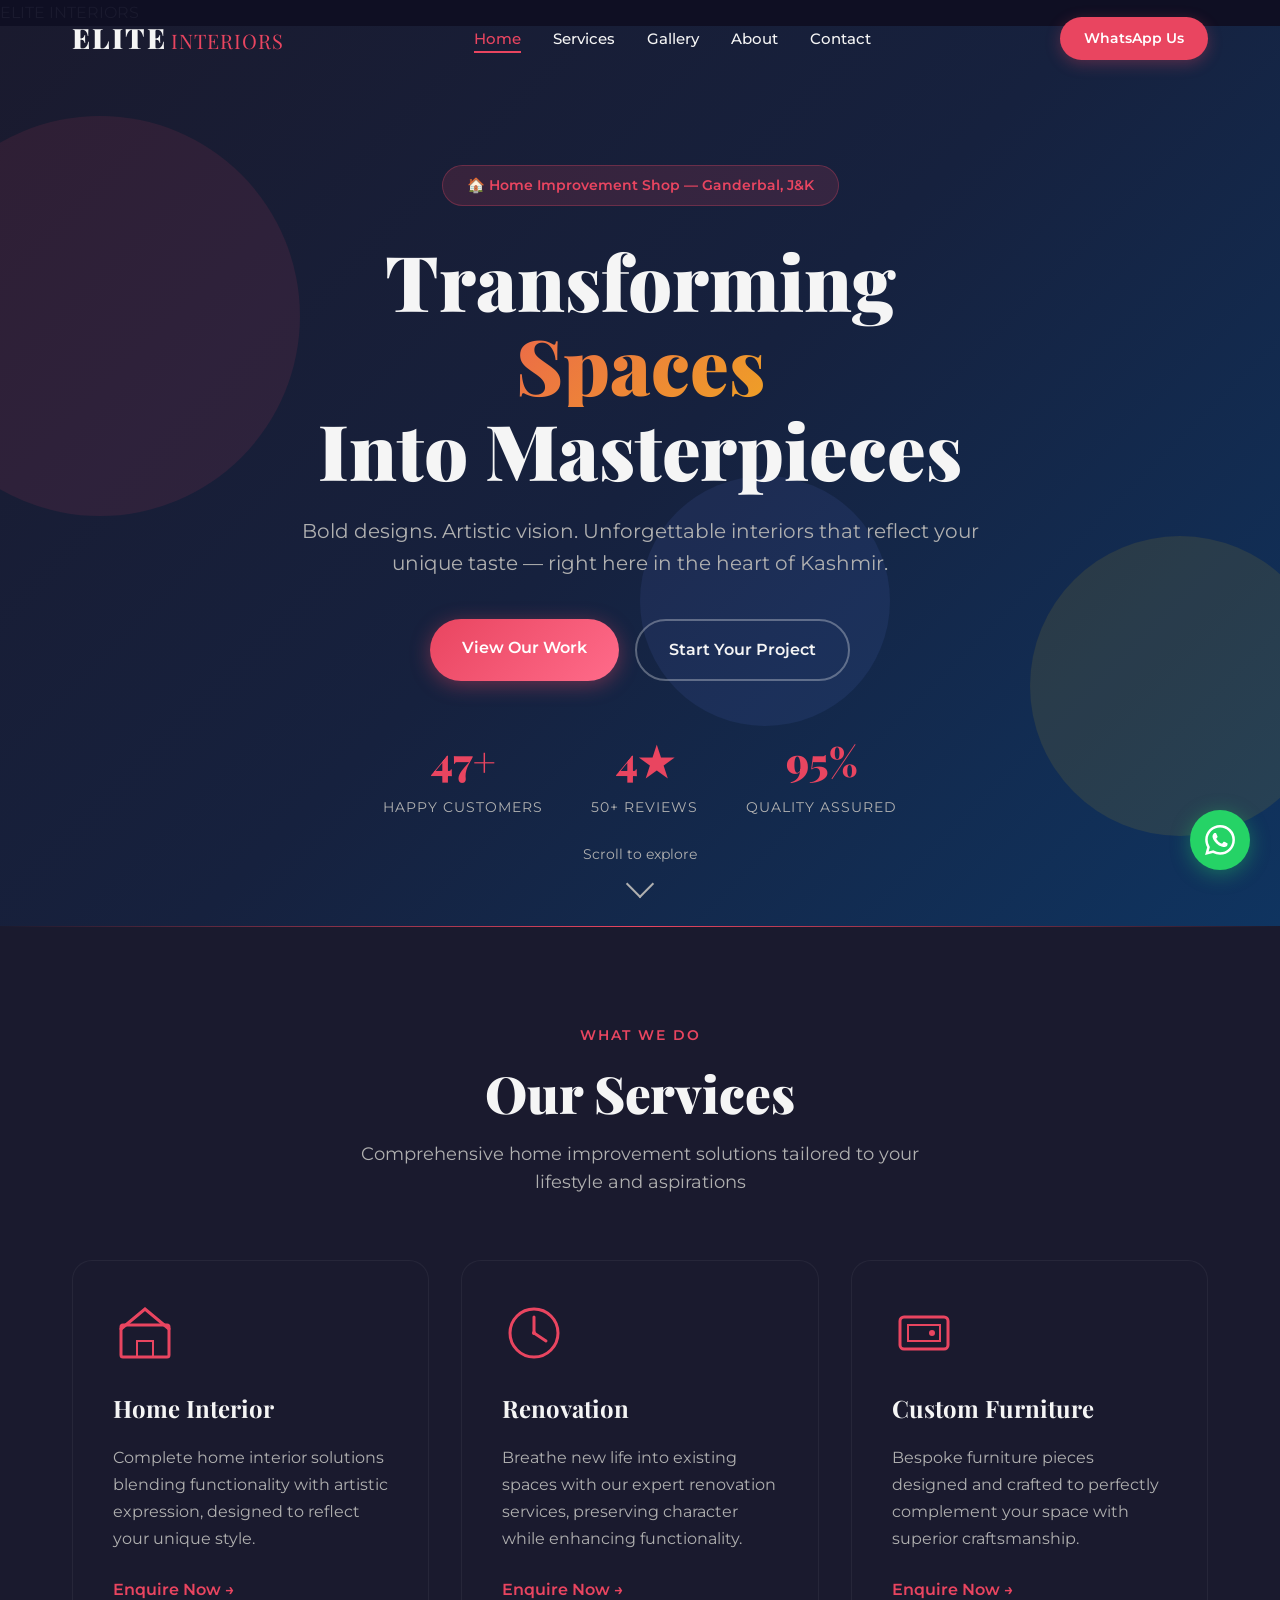
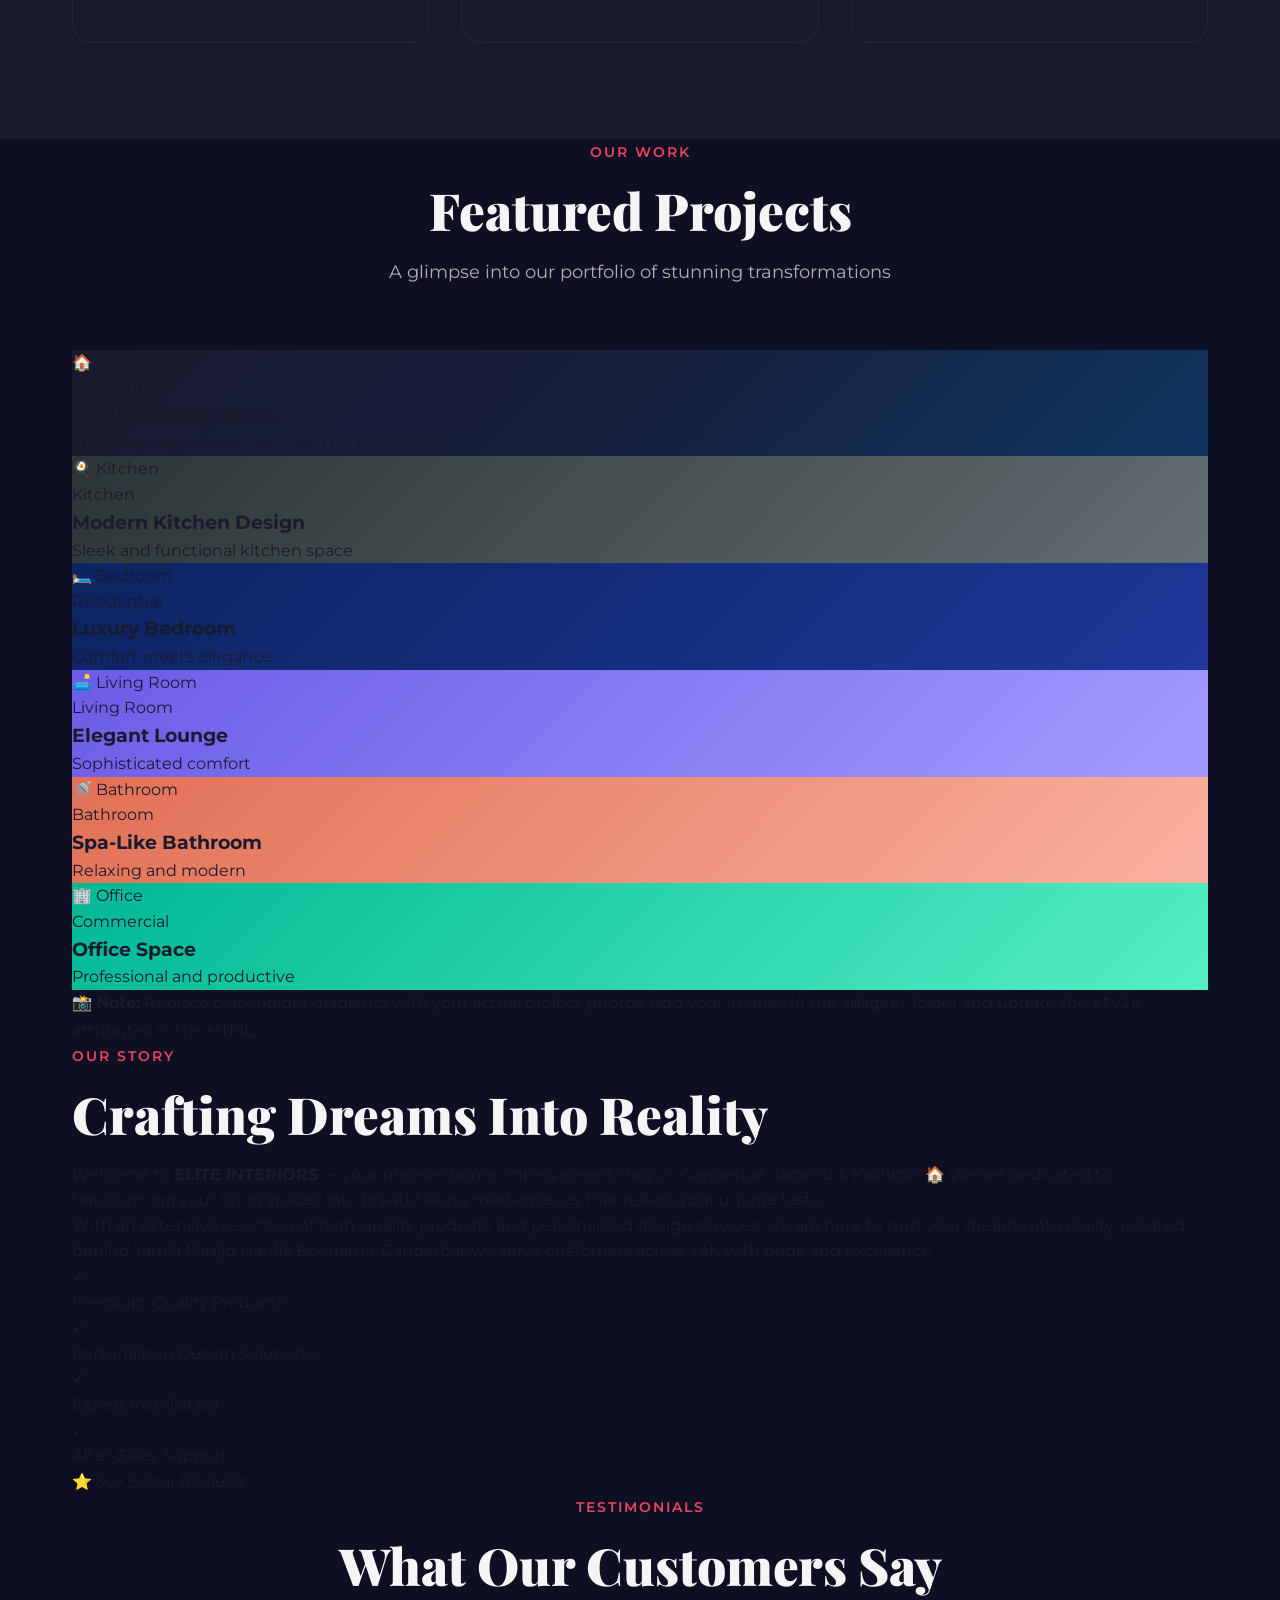
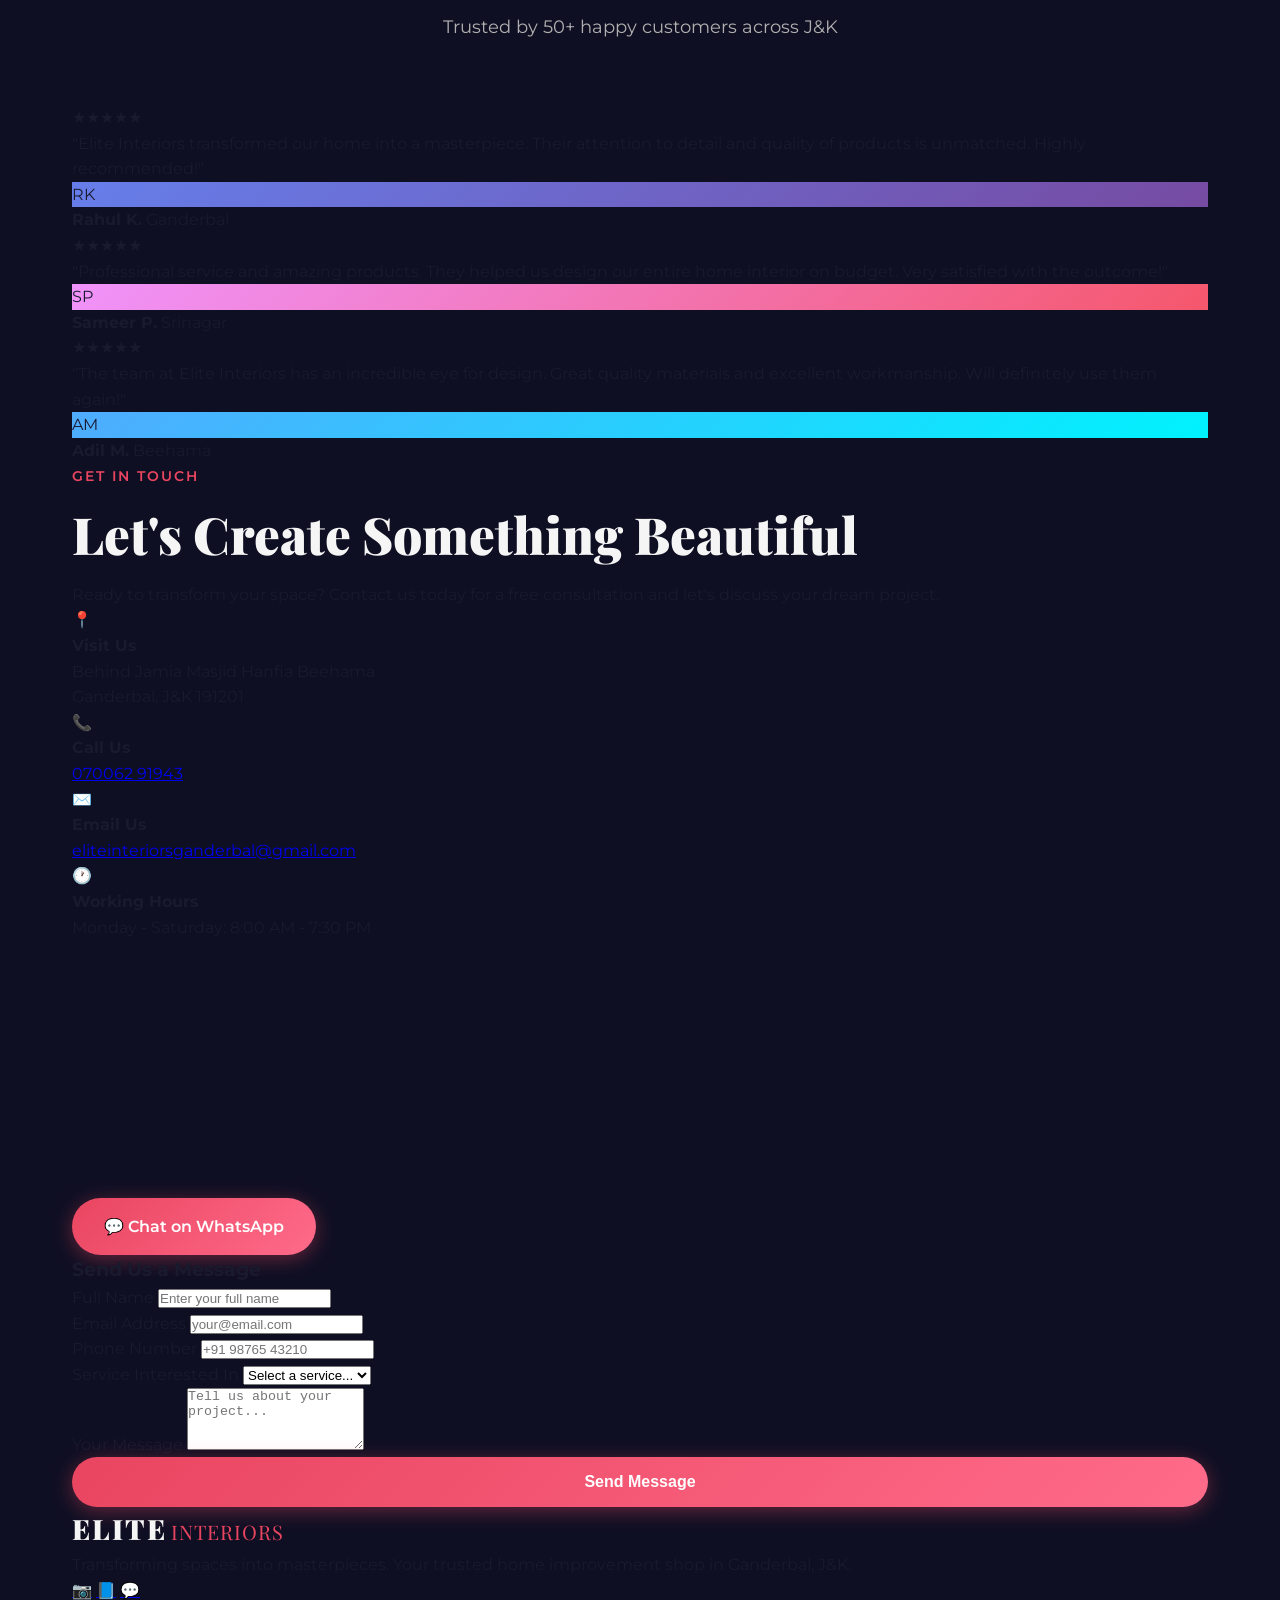
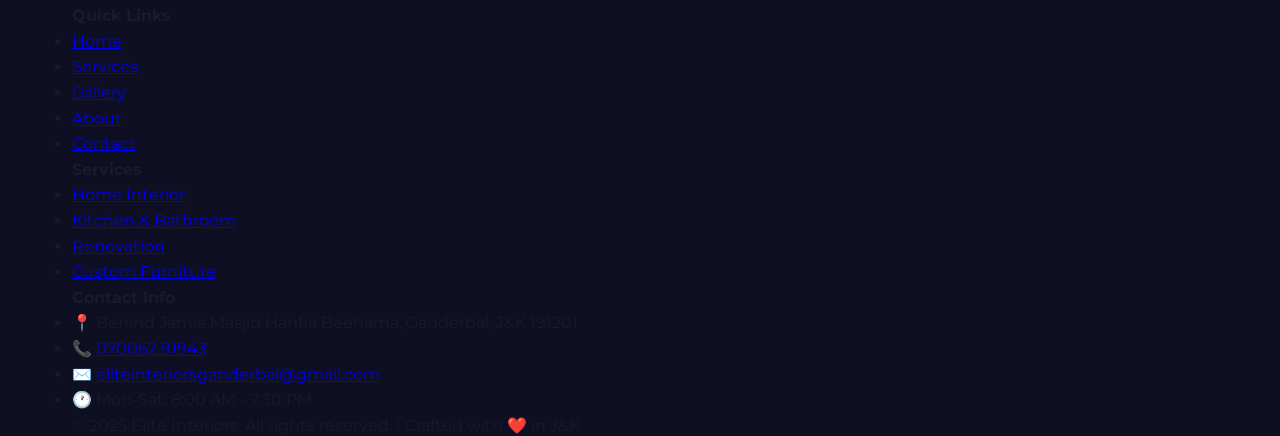
==== index.html @ 7f11ebc7 "Remove Wallpaper Catalog section, PDF catalogs, and PDF modal; keep email and services updated" ====
<!DOCTYPE html>
<html lang="en">
<head>
    <meta charset="UTF-8">
    <meta name="viewport" content="width=device-width, initial-scale=1.0">
    <title>Elite Interiors | Home Improvement Shop - Ganderbal, J&K</title>
    <meta name="description" content="Elite Interiors - Your premier home improvement shop in Ganderbal, Jammu & Kashmir. Specializing in home interior, kitchen & bathroom design, renovation, and custom furniture. 50+ happy customers, 5-star reviews. Contact us at 070062 91943.">
    <meta name="keywords" content="Elite Interiors, home improvement, interior design, Ganderbal, Jammu Kashmir, J&K, home interior, kitchen design, bathroom design, renovation, custom furniture, home decor, Beehama">
    <meta name="author" content="Elite Interiors">
    <meta name="robots" content="index, follow">
    <link rel="canonical" href="https://eliteinteriorsjk.in/">
    
    <!-- Google Analytics -->
    <script async src="https://www.googletagmanager.com/gtag/js?id=G-XXXXXXXXXX"></script>
    <script>
        window.dataLayer = window.dataLayer || [];
        function gtag(){dataLayer.push(arguments);}
        gtag('js', new Date());
        gtag('config', 'G-XXXXXXXXXX');
    </script>
    
    <!-- Open Graph / Social Sharing -->
    <meta property="og:type" content="website">
    <meta property="og:url" content="https://eliteinteriorsjk.in/">
    <meta property="og:title" content="Elite Interiors | Home Improvement Shop - Ganderbal, J&K">
    <meta property="og:description" content="Transforming spaces into masterpieces. Your premier home improvement shop in Ganderbal, Jammu & Kashmir. 50+ happy customers, 5-star reviews.">
    <meta property="og:image" content="https://eliteinteriorsjk.in/og-image.jpg">
    <meta property="og:image:width" content="1200">
    <meta property="og:image:height" content="630">
    <meta property="og:locale" content="en_IN">
    <meta property="og:site_name" content="Elite Interiors">
    
    <!-- Twitter Card -->
    <meta name="twitter:card" content="summary_large_image">
    <meta name="twitter:title" content="Elite Interiors | Home Improvement Shop - Ganderbal, J&K">
    <meta name="twitter:description" content="Transforming spaces into masterpieces. Your premier home improvement shop in Ganderbal, Jammu & Kashmir.">
    <meta name="twitter:image" content="https://eliteinteriorsjk.in/og-image.jpg">
    
    <!-- Favicon (using emoji as favicon for simplicity) -->
    <link rel="icon" href="data:image/svg+xml,<svg xmlns=%22http://www.w3.org/2000/svg%22 viewBox=%220 0 100 100%22><text y=%22.9em%22 font-size=%2290%22>🏠</text></svg>">
    <link rel="apple-touch-icon" href="data:image/svg+xml,<svg xmlns=%22http://www.w3.org/2000/svg%22 viewBox=%220 0 100 100%22><text y=%22.9em%22 font-size=%2290%22>🏠</text></svg>">
    
    <link rel="stylesheet" href="style.css">
    <link href="https://fonts.googleapis.com/css2?family=Playfair+Display:wght@400;700;900&family=Montserrat:wght@300;400;600;700&display=swap" rel="stylesheet">
</head>
<body>
    <!-- Page Loader -->
    <div class="page-loader" id="page-loader">
        <div class="loader-content">
            <div class="loader-logo">
                <span class="loader-logo-text">ELITE</span>
                <span class="loader-logo-accent">INTERIORS</span>
            </div>
            <div class="loader-bar">
                <div class="loader-progress"></div>
            </div>
        </div>
    </div>

    <!-- Navigation -->
    <nav class="navbar" id="navbar">
        <div class="nav-container">
            <a href="#home" class="logo">
                <span class="logo-text">ELITE</span>
                <span class="logo-accent">INTERIORS</span>
            </a>
            <ul class="nav-menu" id="nav-menu">
                <li><a href="#home" class="nav-link active">Home</a></li>
                <li><a href="#services" class="nav-link">Services</a></li>
                <li><a href="#gallery" class="nav-link">Gallery</a></li>
                <li><a href="#about" class="nav-link">About</a></li>
                <li><a href="#contact" class="nav-link">Contact</a></li>
            </ul>
            <a href="https://wa.me/07006291943?text=Hi%20there!%20I%20discovered%20your%20services%20through%20your%20website%20and%20I'm%20interested%20in%20what%20you%20offer." class="nav-cta" target="_blank" rel="noopener">WhatsApp Us</a>
            <button class="nav-toggle" id="nav-toggle" aria-label="Toggle navigation">
                <span></span>
                <span></span>
                <span></span>
            </button>
        </div>
    </nav>

    <!-- Hero Section -->
    <section id="home" class="hero">
        <div class="hero-bg-shapes">
            <div class="shape shape-1"></div>
            <div class="shape shape-2"></div>
            <div class="shape shape-3"></div>
        </div>
        <div class="hero-content">
            <div class="hero-badge">🏠 Home Improvement Shop — Ganderbal, J&K</div>
            <h1 class="hero-title">
                <span class="title-line">Transforming</span>
                <span class="title-line title-highlight">Spaces</span>
                <span class="title-line">Into Masterpieces</span>
            </h1>
            <p class="hero-subtitle">Bold designs. Artistic vision. Unforgettable interiors that reflect your unique taste — right here in the heart of Kashmir.</p>
            <div class="hero-cta">
                <a href="#gallery" class="btn btn-primary">View Our Work</a>
                <a href="https://wa.me/07006291943?text=Hi%20there!%20I%20discovered%20your%20services%20through%20your%20website%20and%20I'm%20interested%20in%20what%20you%20offer." class="btn btn-secondary" target="_blank" rel="noopener">Start Your Project</a>
            </div>
            <div class="hero-stats">
                <div class="stat">
                    <span class="stat-number">50+</span>
                    <span class="stat-label">Happy Customers</span>
                </div>
                <div class="stat">
                    <span class="stat-number">5★</span>
                    <span class="stat-label">50+ Reviews</span>
                </div>
                <div class="stat">
                    <span class="stat-number">100%</span>
                    <span class="stat-label">Quality Assured</span>
                </div>
            </div>
        </div>
        <div class="hero-scroll-indicator">
            <span>Scroll to explore</span>
            <div class="scroll-arrow"></div>
        </div>
    </section>

    <!-- Services Section -->
    <section id="services" class="services">
        <div class="container">
            <div class="section-header">
                <span class="section-tag">What We Do</span>
                <h2 class="section-title">Our Services</h2>
                <p class="section-subtitle">Comprehensive home improvement solutions tailored to your lifestyle and aspirations</p>
            </div>
            <div class="services-grid">
                <div class="service-card">
                    <div class="service-icon">
                        <svg viewBox="0 0 64 64" fill="none" xmlns="http://www.w3.org/2000/svg">
                            <rect x="8" y="24" width="48" height="32" rx="2" stroke="currentColor" stroke-width="3"/>
                            <path d="M8 28L32 8L56 28" stroke="currentColor" stroke-width="3" stroke-linecap="round"/>
                            <rect x="24" y="40" width="16" height="16" stroke="currentColor" stroke-width="2"/>
                        </svg>
                    </div>
                    <h3 class="service-title">Home Interior</h3>
                    <p class="service-desc">Complete home interior solutions blending functionality with artistic expression, designed to reflect your unique style.</p>
                    <a href="https://wa.me/07006291943?text=Hi!%20I'm%20interested%20in%20Home%20Interior%20services." class="service-link" target="_blank" rel="noopener">Enquire Now →</a>
                </div>
                <div class="service-card">
                    <div class="service-icon">
                        <svg viewBox="0 0 64 64" fill="none" xmlns="http://www.w3.org/2000/svg">
                            <circle cx="32" cy="32" r="24" stroke="currentColor" stroke-width="3"/>
                            <path d="M32 16V32L44 40" stroke="currentColor" stroke-width="3" stroke-linecap="round"/>
                            <circle cx="32" cy="32" r="2" fill="currentColor"/>
                        </svg>
                    </div>
                    <h3 class="service-title">Renovation</h3>
                    <p class="service-desc">Breathe new life into existing spaces with our expert renovation services, preserving character while enhancing functionality.</p>
                    <a href="https://wa.me/07006291943?text=Hi!%20I'm%20interested%20in%20Renovation%20services." class="service-link" target="_blank" rel="noopener">Enquire Now →</a>
                </div>
                <div class="service-card">
                    <div class="service-icon">
                        <svg viewBox="0 0 64 64" fill="none" xmlns="http://www.w3.org/2000/svg">
                            <rect x="8" y="16" width="48" height="32" rx="4" stroke="currentColor" stroke-width="3"/>
                            <rect x="16" y="24" width="32" height="16" stroke="currentColor" stroke-width="2"/>
                            <circle cx="40" cy="32" r="3" fill="currentColor"/>
                        </svg>
                    </div>
                    <h3 class="service-title">Custom Furniture</h3>
                    <p class="service-desc">Bespoke furniture pieces designed and crafted to perfectly complement your space with superior craftsmanship.</p>
                    <a href="https://wa.me/07006291943?text=Hi!%20I'm%20interested%20in%20Custom%20Furniture." class="service-link" target="_blank" rel="noopener">Enquire Now →</a>
                </div>
            </div>
        </div>
    </section>

    <!-- Gallery Section -->
    <section id="gallery" class="portfolio">
        <div class="container">
            <div class="section-header">
                <span class="section-tag">Our Work</span>
                <h2 class="section-title">Featured Projects</h2>
                <p class="section-subtitle">A glimpse into our portfolio of stunning transformations</p>
            </div>
            <div class="portfolio-grid">
                <div class="portfolio-item large">
                    <div class="portfolio-image" style="background: linear-gradient(135deg, #1a1a2e 0%, #16213e 50%, #0f3460 100%);">
                        <div class="portfolio-placeholder">
                            <span class="placeholder-icon">🏠</span>
                            <span class="placeholder-text">Living Room</span>
                        </div>
                        <div class="portfolio-overlay">
                            <span class="portfolio-category">Residential</span>
                            <h3 class="portfolio-title">Modern Living Space</h3>
                            <p class="portfolio-desc">Contemporary design with elegant furnishings</p>
                        </div>
                    </div>
                </div>
                <div class="portfolio-item">
                    <div class="portfolio-image" style="background: linear-gradient(135deg, #2d3436 0%, #636e72 100%);">
                        <div class="portfolio-placeholder">
                            <span class="placeholder-icon">🍳</span>
                            <span class="placeholder-text">Kitchen</span>
                        </div>
                        <div class="portfolio-overlay">
                            <span class="portfolio-category">Kitchen</span>
                            <h3 class="portfolio-title">Modern Kitchen Design</h3>
                            <p class="portfolio-desc">Sleek and functional kitchen space</p>
                        </div>
                    </div>
                </div>
                <div class="portfolio-item">
                    <div class="portfolio-image" style="background: linear-gradient(135deg, #0c2461 0%, #1e3799 100%);">
                        <div class="portfolio-placeholder">
                            <span class="placeholder-icon">🛏️</span>
                            <span class="placeholder-text">Bedroom</span>
                        </div>
                        <div class="portfolio-overlay">
                            <span class="portfolio-category">Residential</span>
                            <h3 class="portfolio-title">Luxury Bedroom</h3>
                            <p class="portfolio-desc">Comfort meets elegance</p>
                        </div>
                    </div>
                </div>
                <div class="portfolio-item">
                    <div class="portfolio-image" style="background: linear-gradient(135deg, #6c5ce7 0%, #a29bfe 100%);">
                        <div class="portfolio-placeholder">
                            <span class="placeholder-icon">🛋️</span>
                            <span class="placeholder-text">Living Room</span>
                        </div>
                        <div class="portfolio-overlay">
                            <span class="portfolio-category">Living Room</span>
                            <h3 class="portfolio-title">Elegant Lounge</h3>
                            <p class="portfolio-desc">Sophisticated comfort</p>
                        </div>
                    </div>
                </div>
                <div class="portfolio-item tall">
                    <div class="portfolio-image" style="background: linear-gradient(135deg, #e17055 0%, #fab1a0 100%);">
                        <div class="portfolio-placeholder">
                            <span class="placeholder-icon">🚿</span>
                            <span class="placeholder-text">Bathroom</span>
                        </div>
                        <div class="portfolio-overlay">
                            <span class="portfolio-category">Bathroom</span>
                            <h3 class="portfolio-title">Spa-Like Bathroom</h3>
                            <p class="portfolio-desc">Relaxing and modern</p>
                        </div>
                    </div>
                </div>
                <div class="portfolio-item">
                    <div class="portfolio-image" style="background: linear-gradient(135deg, #00b894 0%, #55efc4 100%);">
                        <div class="portfolio-placeholder">
                            <span class="placeholder-icon">🏢</span>
                            <span class="placeholder-text">Office</span>
                        </div>
                        <div class="portfolio-overlay">
                            <span class="portfolio-category">Commercial</span>
                            <h3 class="portfolio-title">Office Space</h3>
                            <p class="portfolio-desc">Professional and productive</p>
                        </div>
                    </div>
                </div>
            </div>
            <div class="gallery-note">
                <p>📸 <strong>Note:</strong> Replace placeholder gradients with your actual project photos. Add your images in the <code>images/</code> folder and update the <code>style</code> attributes in the HTML.</p>
            </div>
        </div>
    </section>

    <!-- About Section -->
    <section id="about" class="about">
        <div class="container">
            <div class="about-grid">
                <div class="about-content">
                    <span class="section-tag">Our Story</span>
                    <h2 class="section-title">Crafting Dreams Into Reality</h2>
                    <p class="about-text">Welcome to <strong>ELITE INTERIORS</strong> — your premier home improvement shop in Ganderbal, Jammu & Kashmir. 🏠 We are dedicated to transforming your living spaces into breathtaking masterpieces that reflect your unique taste.</p>
                    <p class="about-text">With an extensive selection of high-quality products and personalized design services, we are here to turn your dreams into reality. Located behind Jamia Masjid Hanfia Beehama, Ganderbal, we serve customers across J&K with pride and excellence.</p>
                    <div class="about-features">
                        <div class="feature">
                            <div class="feature-icon">✓</div>
                            <span>Premium Quality Products</span>
                        </div>
                        <div class="feature">
                            <div class="feature-icon">✓</div>
                            <span>Personalized Design Solutions</span>
                        </div>
                        <div class="feature">
                            <div class="feature-icon">✓</div>
                            <span>Expert Installation</span>
                        </div>
                        <div class="feature">
                            <div class="feature-icon">✓</div>
                            <span>After-Sales Support</span>
                        </div>
                    </div>
                </div>
                <div class="about-visual">
                    <div class="about-image-wrapper">
                        <div class="about-image" style="background: linear-gradient(135deg, #1a1a2e 0%, #16213e 50%, #0f3460 100%);"></div>
                        <div class="about-badge">
                            <span class="badge-icon">⭐</span>
                            <span class="badge-text">50+ 5-Star Reviews</span>
                        </div>
                    </div>
                </div>
            </div>
        </div>
    </section>

    <!-- Testimonials -->
    <section class="testimonials">
        <div class="container">
            <div class="section-header">
                <span class="section-tag">Testimonials</span>
                <h2 class="section-title">What Our Customers Say</h2>
                <p class="section-subtitle">Trusted by 50+ happy customers across J&K</p>
            </div>
            <div class="testimonials-slider">
                <div class="testimonial-card">
                    <div class="testimonial-rating">★★★★★</div>
                    <p class="testimonial-text">"Elite Interiors transformed our home into a masterpiece. Their attention to detail and quality of products is unmatched. Highly recommended!"</p>
                    <div class="testimonial-author">
                        <div class="author-avatar" style="background: linear-gradient(135deg, #667eea, #764ba2);">RK</div>
                        <div class="author-info">
                            <strong>Rahul K.</strong>
                            <span>Ganderbal</span>
                        </div>
                    </div>
                </div>
                <div class="testimonial-card">
                    <div class="testimonial-rating">★★★★★</div>
                    <p class="testimonial-text">"Professional service and amazing products. They helped us design our entire home interior on budget. Very satisfied with the outcome!"</p>
                    <div class="testimonial-author">
                        <div class="author-avatar" style="background: linear-gradient(135deg, #f093fb, #f5576c);">SP</div>
                        <div class="author-info">
                            <strong>Sameer P.</strong>
                            <span>Srinagar</span>
                        </div>
                    </div>
                </div>
                <div class="testimonial-card">
                    <div class="testimonial-rating">★★★★★</div>
                    <p class="testimonial-text">"The team at Elite Interiors has an incredible eye for design. Great quality materials and excellent workmanship. Will definitely use them again!"</p>
                    <div class="testimonial-author">
                        <div class="author-avatar" style="background: linear-gradient(135deg, #4facfe, #00f2fe);">AM</div>
                        <div class="author-info">
                            <strong>Adil M.</strong>
                            <span>Beehama</span>
                        </div>
                    </div>
                </div>
            </div>
        </div>
    </section>

    <!-- Contact Section -->
    <section id="contact" class="contact">
        <div class="container">
            <div class="contact-grid">
                <div class="contact-info">
                    <span class="section-tag">Get In Touch</span>
                    <h2 class="section-title">Let's Create Something Beautiful</h2>
                    <p class="contact-desc">Ready to transform your space? Contact us today for a free consultation and let's discuss your dream project.</p>
                    <div class="contact-details">
                        <div class="contact-item">
                            <div class="contact-icon">📍</div>
                            <div>
                                <strong>Visit Us</strong>
                                <p>Behind Jamia Masjid Hanfia Beehama<br>Ganderbal, J&K 191201</p>
                            </div>
                        </div>
                        <div class="contact-item">
                            <div class="contact-icon">📞</div>
                            <div>
                                <strong>Call Us</strong>
                                <p><a href="tel:07006291943">070062 91943</a></p>
                            </div>
                        </div>
                        <div class="contact-item">
                            <div class="contact-icon">✉️</div>
                            <div>
                                <strong>Email Us</strong>
                                <p><a href="mailto:eliteinteriorsganderbal@gmail.com">eliteinteriorsganderbal@gmail.com</a></p>
                            </div>
                        </div>
                        <div class="contact-item">
                            <div class="contact-icon">🕐</div>
                            <div>
                                <strong>Working Hours</strong>
                                <p>Monday - Saturday: 8:00 AM - 7:30 PM</p>
                            </div>
                        </div>
                    </div>
                    <div class="map-container">
                        <iframe src="https://www.google.com/maps/embed?pb=!1m18!1m12!1m3!1d3308.1234567890123!2d74.7896!3d34.2185!2m3!1f0!2f0!3f0!3m2!1i1024!2i768!4f13.1!3m3!1m2!1s0x39047b0c12345678%3A0x1234567890abcdef!2sBehind%20Jamia%20Masjid%20Hanfia%20Beehama%2C%20Ganderbal%2C%20Jammu%20and%20Kashmir%20191201!5e0!3m2!1sen!2sin!4v1699999999999" width="100%" height="250" style="border:0; border-radius: 15px;" allowfullscreen="" loading="lazy" referrerpolicy="no-referrer-when-downgrade"></iframe>
                    </div>
                    <a href="https://wa.me/07006291943?text=Hi%20there!%20I%20discovered%20your%20services%20through%20your%20website%20and%20I'm%20interested%20in%20what%20you%20offer." class="btn btn-primary btn-cta-large" target="_blank" rel="noopener">💬 Chat on WhatsApp</a>
                </div>
                <div class="contact-form-wrapper">
                    <form class="contact-form" id="contact-form">
                        <h3 class="form-title">Send Us a Message</h3>
                        <div class="form-group">
                            <label for="name">Full Name</label>
                            <input type="text" id="name" name="name" required placeholder="Enter your full name">
                        </div>
                        <div class="form-row">
                            <div class="form-group">
                                <label for="email">Email Address</label>
                                <input type="email" id="email" name="email" required placeholder="your@email.com">
                            </div>
                            <div class="form-group">
                                <label for="phone">Phone Number</label>
                                <input type="tel" id="phone" name="phone" placeholder="+91 98765 43210">
                            </div>
                        </div>
                        <div class="form-group">
                            <label for="service">Service Interested In</label>
                            <select id="service" name="service">
                                <option value="">Select a service...</option>
                                <option value="interior">Home Interior</option>
                                <option value="renovation">Renovation</option>
                                <option value="furniture">Custom Furniture</option>
                                <option value="other">Other</option>
                            </select>
                        </div>
                        <div class="form-group">
                            <label for="message">Your Message</label>
                            <textarea id="message" name="message" rows="4" placeholder="Tell us about your project..."></textarea>
                        </div>
                        <button type="submit" class="btn btn-primary btn-full">Send Message</button>
                    </form>
                </div>
            </div>
        </div>
    </section>

    <!-- Footer -->
    <footer class="footer">
        <div class="container">
            <div class="footer-grid">
                <div class="footer-brand">
                    <a href="#home" class="logo">
                        <span class="logo-text">ELITE</span>
                        <span class="logo-accent">INTERIORS</span>
                    </a>
                    <p>Transforming spaces into masterpieces. Your trusted home improvement shop in Ganderbal, J&K.</p>
                    <div class="social-links">
                        <a href="#" aria-label="Instagram" class="social-link">📷</a>
                        <a href="#" aria-label="Facebook" class="social-link">📘</a>
                        <a href="https://wa.me/07006291943" aria-label="WhatsApp" class="social-link" target="_blank" rel="noopener">💬</a>
                    </div>
                </div>
                <div class="footer-links">
                    <h4>Quick Links</h4>
                    <ul>
                        <li><a href="#home">Home</a></li>
                        <li><a href="#services">Services</a></li>
                        <li><a href="#gallery">Gallery</a></li>
                        <li><a href="#about">About</a></li>
                        <li><a href="#contact">Contact</a></li>
                    </ul>
                </div>
                <div class="footer-links">
                    <h4>Services</h4>
                    <ul>
                        <li><a href="#services">Home Interior</a></li>
                        <li><a href="#services">Kitchen & Bathroom</a></li>
                        <li><a href="#services">Renovation</a></li>
                        <li><a href="#services">Custom Furniture</a></li>
                    </ul>
                </div>
                <div class="footer-links">
                    <h4>Contact Info</h4>
                    <ul class="contact-list">
                        <li>📍 Behind Jamia Masjid Hanfia Beehama, Ganderbal, J&K 191201</li>
                        <li>📞 <a href="tel:07006291943">070062 91943</a></li>
                        <li>✉️ <a href="mailto:eliteinteriorsganderbal@gmail.com">eliteinteriorsganderbal@gmail.com</a></li>
                        <li>🕐 Mon-Sat: 8:00 AM - 7:30 PM</li>
                    </ul>
                </div>
            </div>
            <div class="footer-bottom">
                <p>&copy; 2025 Elite Interiors. All rights reserved. | Crafted with ❤️ in J&K</p>
            </div>
        </div>
    </footer>

    <!-- WhatsApp Floating Button -->
    <a href="https://wa.me/07006291943?text=Hi%20there!%20I%20discovered%20your%20services%20through%20your%20website%20and%20I'm%20interested%20in%20what%20you%20offer." class="whatsapp-float" target="_blank" rel="noopener" aria-label="Chat on WhatsApp">
        <svg viewBox="0 0 24 24" fill="currentColor" width="30" height="30">
            <path d="M17.472 14.382c-.297-.149-1.758-.867-2.03-.967-.273-.099-.471-.148-.67.15-.197.297-.767.966-.94 1.164-.173.199-.347.223-.644.075-.297-.15-1.255-.463-2.39-1.475-.883-.788-1.48-1.761-1.653-2.059-.173-.297-.018-.458.13-.606.134-.133.298-.347.446-.52.149-.174.198-.298.298-.497.099-.198.05-.371-.025-.52-.075-.149-.669-1.612-.916-2.207-.242-.579-.487-.5-.669-.51-.173-.008-.371-.01-.57-.01-.198 0-.52.074-.792.372-.272.297-1.04 1.016-1.04 2.479 0 1.462 1.065 2.875 1.213 3.074.149.198 2.096 3.2 5.077 4.487.709.306 1.262.489 1.694.625.712.227 1.36.195 1.871.118.571-.085 1.758-.719 2.006-1.413.248-.694.248-1.289.173-1.413-.074-.124-.272-.198-.57-.347m-5.421 7.403h-.004a9.87 9.87 0 01-5.031-1.378l-.361-.214-3.741.982.998-3.648-.235-.374a9.86 9.86 0 01-1.511-5.26c.001-5.45 4.436-9.884 9.888-9.884 2.64 0 5.122 1.03 6.988 2.898a9.825 9.825 0 012.893 6.994c-.003 5.45-4.437 9.884-9.885 9.884m8.413-18.297A11.815 11.815 0 0012.05 0C5.495 0 .16 5.335.157 11.892c0 2.096.547 4.142 1.588 5.945L.057 24l6.305-1.654a11.882 11.882 0 005.683 1.448h.005c6.554 0 11.89-5.335 11.893-11.893a11.821 11.821 0 00-3.48-8.413z"/>
        </svg>
    </a>

    <script src="script.js"></script>
</body>
</html>
---- style.css ----
/* ========================================
   ELITE INTERIORS - Bold & Artistic Design
   ======================================== */

/* CSS Variables */
:root {
    --primary: #1a1a2e;
    --primary-light: #16213e;
    --accent: #e94560;
    --accent-gold: #f1c40f;
    --text-dark: #1a1a2e;
    --text-light: #f5f5f5;
    --text-muted: #b0b0b0;
    --bg-dark: #0f0f23;
    --bg-card: #1a1a2e;
    --gradient-1: linear-gradient(135deg, #667eea 0%, #764ba2 100%);
    --gradient-2: linear-gradient(135deg, #f093fb 0%, #f5576c 100%);
    --gradient-3: linear-gradient(135deg, #4facfe 0%, #00f2fe 100%);
    --gradient-4: linear-gradient(135deg, #43e97b 0%, #38f9d7 100%);
    --gradient-5: linear-gradient(135deg, #fa709a 0%, #fee140 100%);
    --gradient-6: linear-gradient(135deg, #30cfd0 0%, #330867 100%);
}

/* Reset & Base */
*, *::before, *::after {
    margin: 0;
    padding: 0;
    box-sizing: border-box;
}

html {
    scroll-behavior: smooth;
    font-size: 16px;
}

body {
    font-family: 'Montserrat', -apple-system, BlinkMacSystemFont, 'Segoe UI', sans-serif;
    line-height: 1.6;
    color: var(--text-dark);
    background: var(--bg-dark);
    overflow-x: hidden;
}

.container {
    max-width: 1200px;
    margin: 0 auto;
    padding: 0 2rem;
}

/* ========================================
   NAVIGATION
   ======================================== */
.navbar {
    position: fixed;
    top: 0;
    left: 0;
    right: 0;
    z-index: 1000;
    padding: 1rem 0;
    transition: all 0.3s ease;
    background: transparent;
}

.navbar.scrolled {
    background: rgba(26, 26, 46, 0.95);
    backdrop-filter: blur(10px);
    box-shadow: 0 4px 30px rgba(0, 0, 0, 0.3);
    padding: 0.75rem 0;
}

.nav-container {
    max-width: 1200px;
    margin: 0 auto;
    padding: 0 2rem;
    display: flex;
    justify-content: space-between;
    align-items: center;
}

.logo {
    text-decoration: none;
    display: flex;
    align-items: baseline;
    gap: 0.25rem;
}

.logo-text {
    font-family: 'Playfair Display', serif;
    font-size: 1.75rem;
    font-weight: 900;
    color: var(--text-light);
    letter-spacing: 2px;
}

.logo-accent {
    font-family: 'Playfair Display', serif;
    font-size: 1.25rem;
    font-weight: 400;
    color: var(--accent);
    letter-spacing: 1px;
}

.nav-menu {
    display: flex;
    list-style: none;
    gap: 2rem;
    align-items: center;
}

.nav-link {
    color: var(--text-light);
    text-decoration: none;
    font-weight: 500;
    font-size: 0.95rem;
    transition: color 0.3s ease;
    position: relative;
}

.nav-link::after {
    content: '';
    position: absolute;
    bottom: -5px;
    left: 0;
    width: 0;
    height: 2px;
    background: var(--accent);
    transition: width 0.3s ease;
}

.nav-link:hover::after,
.nav-link.active::after {
    width: 100%;
}

.nav-link:hover,
.nav-link.active {
    color: var(--accent);
}

.nav-cta {
    background: var(--accent);
    color: white;
    padding: 0.6rem 1.5rem;
    border-radius: 50px;
    text-decoration: none;
    font-weight: 600;
    font-size: 0.9rem;
    transition: all 0.3s ease;
    box-shadow: 0 4px 15px rgba(233, 69, 96, 0.3);
}

.nav-cta:hover {
    transform: translateY(-2px);
    box-shadow: 0 6px 20px rgba(233, 69, 96, 0.5);
}

.nav-toggle {
    display: none;
    flex-direction: column;
    gap: 5px;
    background: none;
    border: none;
    cursor: pointer;
    padding: 5px;
}

.nav-toggle span {
    display: block;
    width: 25px;
    height: 3px;
    background: var(--text-light);
    transition: all 0.3s ease;
}

/* ========================================
   HERO SECTION
   ======================================== */
.hero {
    min-height: 100vh;
    display: flex;
    align-items: center;
    justify-content: center;
    position: relative;
    background: linear-gradient(135deg, #1a1a2e 0%, #16213e 50%, #0f3460 100%);
    overflow: hidden;
    padding: 6rem 2rem 4rem;
}

.hero-bg-shapes {
    position: absolute;
    inset: 0;
    pointer-events: none;
}

.shape {
    position: absolute;
    border-radius: 50%;
    opacity: 0.1;
    animation: float 20s infinite ease-in-out;
}

.shape-1 {
    width: 400px;
    height: 400px;
    background: var(--accent);
    top: 10%;
    left: -100px;
    animation-delay: 0s;
}

.shape-2 {
    width: 300px;
    height: 300px;
    background: var(--accent-gold);
    bottom: 10%;
    right: -50px;
    animation-delay: 5s;
}

.shape-3 {
    width: 250px;
    height: 250px;
    background: #667eea;
    top: 50%;
    left: 50%;
    animation-delay: 10s;
}

@keyframes float {
    0%, 100% { transform: translate(0, 0) scale(1); }
    33% { transform: translate(30px, -30px) scale(1.1); }
    66% { transform: translate(-20px, 20px) scale(0.9); }
}

.hero-content {
    position: relative;
    z-index: 2;
    text-align: center;
    max-width: 900px;
}

.hero-badge {
    display: inline-block;
    background: rgba(233, 69, 96, 0.15);
    color: var(--accent);
    padding: 0.5rem 1.5rem;
    border-radius: 50px;
    font-size: 0.9rem;
    font-weight: 600;
    margin-bottom: 2rem;
    border: 1px solid rgba(233, 69, 96, 0.3);
    animation: fadeInDown 1s ease;
}

.hero-title {
    font-family: 'Playfair Display', serif;
    font-size: clamp(2.5rem, 6vw, 5rem);
    font-weight: 900;
    color: var(--text-light);
    line-height: 1.1;
    margin-bottom: 1.5rem;
    animation: fadeInUp 1s ease 0.2s both;
}

.title-line {
    display: block;
}

.title-highlight {
    background: linear-gradient(135deg, var(--accent) 0%, var(--accent-gold) 100%);
    -webkit-background-clip: text;
    -webkit-text-fill-color: transparent;
    background-clip: text;
}

.hero-subtitle {
    font-size: clamp(1rem, 2vw, 1.25rem);
    color: var(--text-muted);
    margin-bottom: 2.5rem;
    max-width: 700px;
    margin-left: auto;
    margin-right: auto;
    animation: fadeInUp 1s ease 0.4s both;
}

.hero-cta {
    display: flex;
    gap: 1rem;
    justify-content: center;
    flex-wrap: wrap;
    margin-bottom: 3rem;
    animation: fadeInUp 1s ease 0.6s both;
}

.btn {
    display: inline-block;
    padding: 1rem 2rem;
    border-radius: 50px;
    text-decoration: none;
    font-weight: 600;
    font-size: 1rem;
    transition: all 0.3s ease;
    border: none;
    cursor: pointer;
}

.btn-primary {
    background: linear-gradient(135deg, var(--accent) 0%, #ff6b8a 100%);
    color: white;
    box-shadow: 0 4px 20px rgba(233, 69, 96, 0.4);
}

.btn-primary:hover {
    transform: translateY(-3px);
    box-shadow: 0 8px 30px rgba(233, 69, 96, 0.6);
}

.btn-secondary {
    background: transparent;
    color: var(--text-light);
    border: 2px solid rgba(255, 255, 255, 0.3);
}

.btn-secondary:hover {
    background: rgba(255, 255, 255, 0.1);
    border-color: rgba(255, 255, 255, 0.5);
    transform: translateY(-3px);
}

.btn-full {
    width: 100%;
    text-align: center;
}

.hero-stats {
    display: flex;
    gap: 3rem;
    justify-content: center;
    flex-wrap: wrap;
    animation: fadeInUp 1s ease 0.8s both;
}

.stat {
    text-align: center;
}

.stat-number {
    display: block;
    font-family: 'Playfair Display', serif;
    font-size: 2.5rem;
    font-weight: 900;
    color: var(--accent);
}

.stat-label {
    display: block;
    font-size: 0.85rem;
    color: var(--text-muted);
    text-transform: uppercase;
    letter-spacing: 1px;
    margin-top: 0.25rem;
}

.hero-scroll-indicator {
    position: absolute;
    bottom: 2rem;
    left: 50%;
    transform: translateX(-50%);
    text-align: center;
    color: var(--text-muted);
    font-size: 0.85rem;
    animation: bounce 2s infinite;
}

.scroll-arrow {
    width: 20px;
    height: 20px;
    border-right: 2px solid var(--text-muted);
    border-bottom: 2px solid var(--text-muted);
    transform: rotate(45deg);
    margin: 0.5rem auto 0;
}

@keyframes bounce {
    0%, 100% { transform: translateX(-50%) translateY(0); }
    50% { transform: translateX(-50%) translateY(10px); }
}

@keyframes fadeInUp {
    from {
        opacity: 0;
        transform: translateY(30px);
    }
    to {
        opacity: 1;
        transform: translateY(0);
    }
}

@keyframes fadeInDown {
    from {
        opacity: 0;
        transform: translateY(-30px);
    }
    to {
        opacity: 1;
        transform: translateY(0);
    }
}

/* ========================================
   SECTION HEADERS
   ======================================== */
.section-header {
    text-align: center;
    margin-bottom: 4rem;
}

.section-tag {
    display: inline-block;
    color: var(--accent);
    font-weight: 600;
    font-size: 0.9rem;
    text-transform: uppercase;
    letter-spacing: 2px;
    margin-bottom: 1rem;
}

.section-title {
    font-family: 'Playfair Display', serif;
    font-size: clamp(2rem, 4vw, 3.5rem);
    font-weight: 900;
    color: var(--text-light);
    margin-bottom: 1rem;
    line-height: 1.2;
}

.section-subtitle {
    font-size: 1.1rem;
    color: var(--text-muted);
    max-width: 600px;
    margin: 0 auto;
}

/* ========================================
   SERVICES SECTION
   ======================================== */
.services {
    padding: 6rem 0;
    background: var(--primary);
    position: relative;
}

.services::before {
    content: '';
    position: absolute;
    top: 0;
    left: 0;
    right: 0;
    height: 1px;
    background: linear-gradient(90deg, transparent, var(--accent), transparent);
}

.services-grid {
    display: grid;
    grid-template-columns: repeat(auto-fit, minmax(280px, 1fr));
    gap: 2rem;
}

.service-card {
    background: var(--bg-card);
    padding: 2.5rem;
    border-radius: 20px;
    transition: all 0.4s ease;
    border: 1px solid rgba(255, 255, 255, 0.05);
    position: relative;
    overflow: hidden;
}

.service-card::before {
    content: '';
    position: absolute;
    top: 0;
    left: 0;
    width: 100%;
    height: 4px;
    background: linear-gradient(90deg, var(--accent), var(--accent-gold));
    transform: scaleX(0);
    transition: transform 0.4s ease;
}

.service-card:hover {
    transform: translateY(-10px);
    box-shadow: 0 20px 40px rgba(0, 0, 0, 0.3);
    border-color: rgba(233, 69, 96, 0.2);
}

.service-card:hover::before {
    transform: scaleX(1);
}

.service-icon {
    width: 64px;
    height: 64px;
    color: var(--accent);
    margin-bottom: 1.5rem;
}

.service-icon svg {
    width: 100%;
    height: 100%;
}

.service-title {
    font-family: 'Playfair Display', serif;
    font-size: 1.5rem;
    font-weight: 700;
    color: var(--text-light);
    margin-bottom: 1rem;
}

.service-desc {
    color: var(--text-muted);
    margin-bottom: 1.5rem;
    line-height: 1.7;
}

.service-link {
    color: var(--accent);
    text-decoration: none;
    font-weight: 600;
    transition: all 0.3s ease;
    display: inline-flex;
    align-items: center;
    gap: 0.5rem;
}

.service-link:hover {
    gap: 1rem;
    color: var(--accent-gold);
}

/* ========================================
   WHATSAPP FLOATING BUTTON
   ======================================== */
.whatsapp-float {
    position: fixed;
    bottom: 30px;
    right: 30px;
    width: 60px;
    height: 60px;
    background: #25D366;
    border-radius: 50%;
    display: flex;
    align-items: center;
    justify-content: center;
    box-shadow: 0 4px 20px rgba(37, 211, 102, 0.4);
    z-index: 999;
    transition: all 0.3s ease;
    text-decoration: none;
}

.whatsapp-float:hover {
    transform: scale(1.1);
    box-shadow: 0 6px 30px rgba(37, 211, 102, 0.6);
}

.whatsapp-float svg {
    width: 30px;
    height: 30px;
    color: white;
}

/* ========================================
   UTILITY
   ======================================== */
.text-center {
    text-align: center;
}

.mb-2 {
    margin-bottom: 2rem;
}
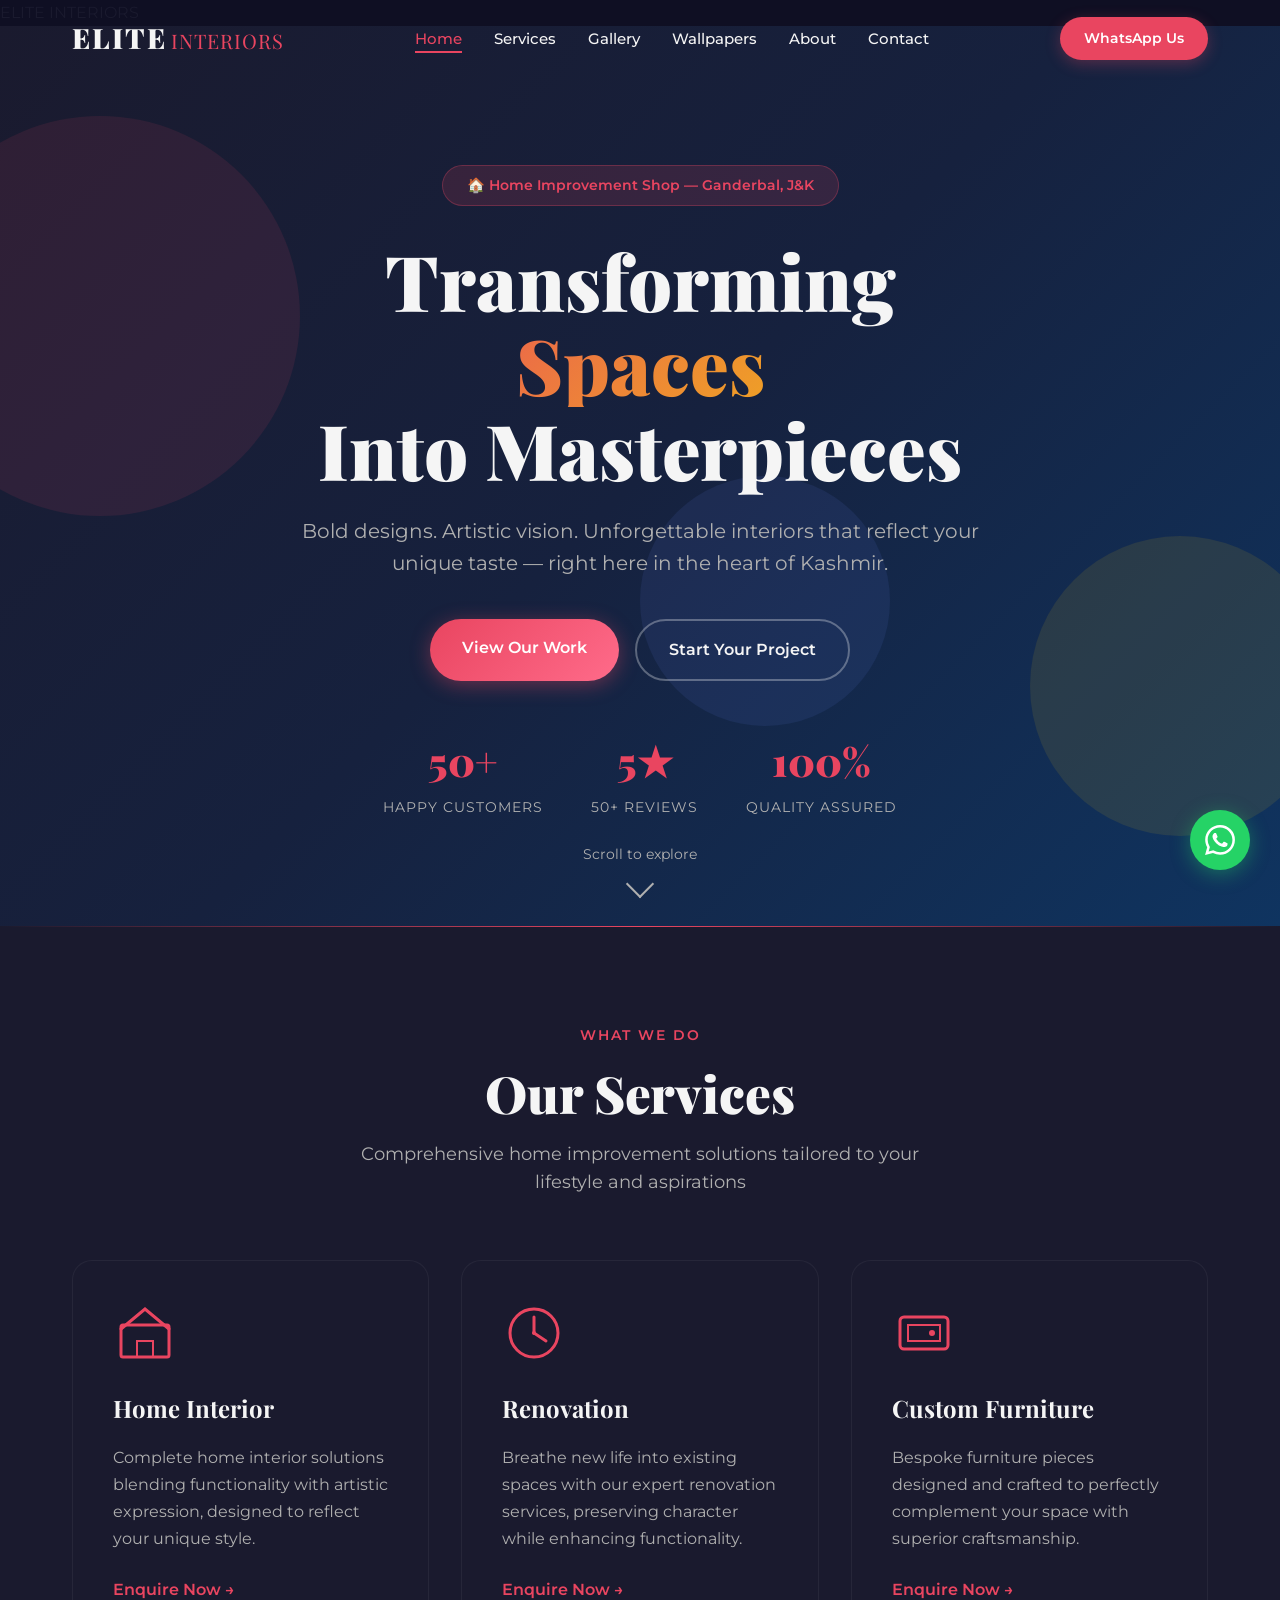
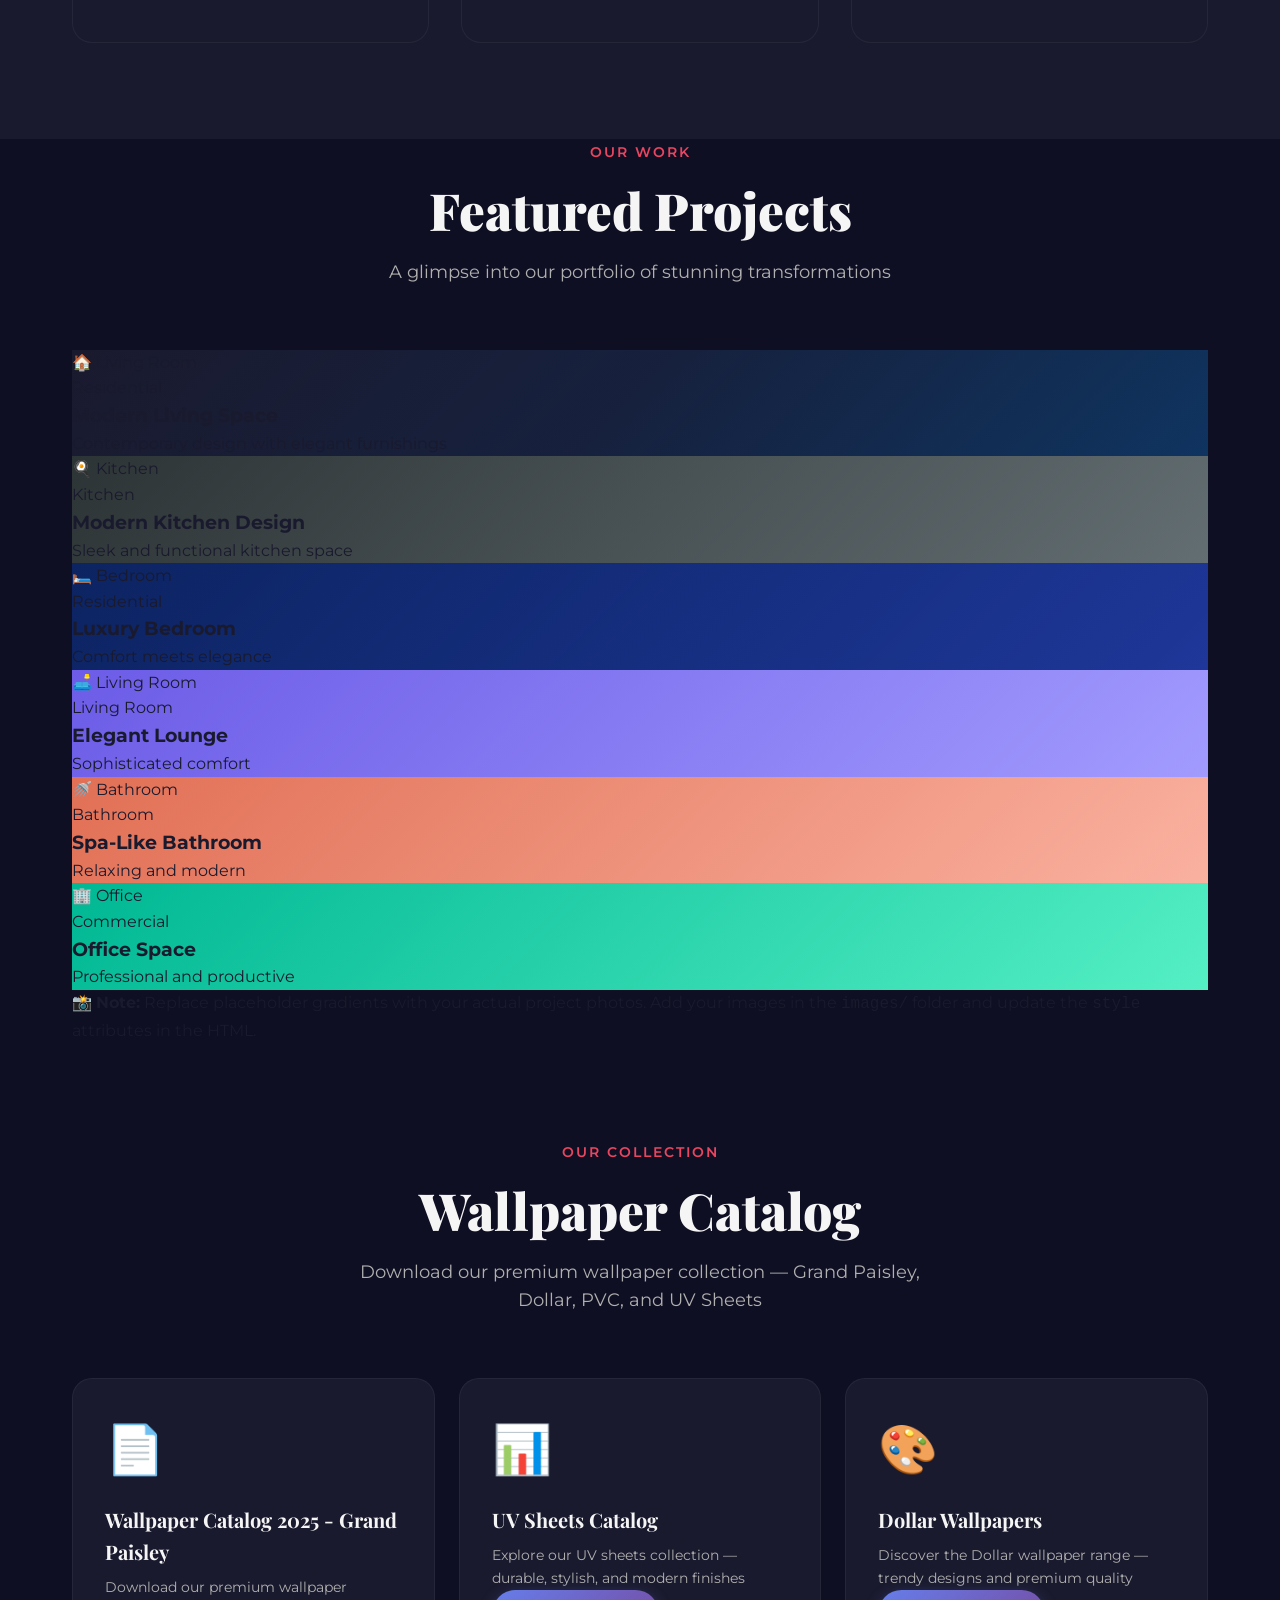
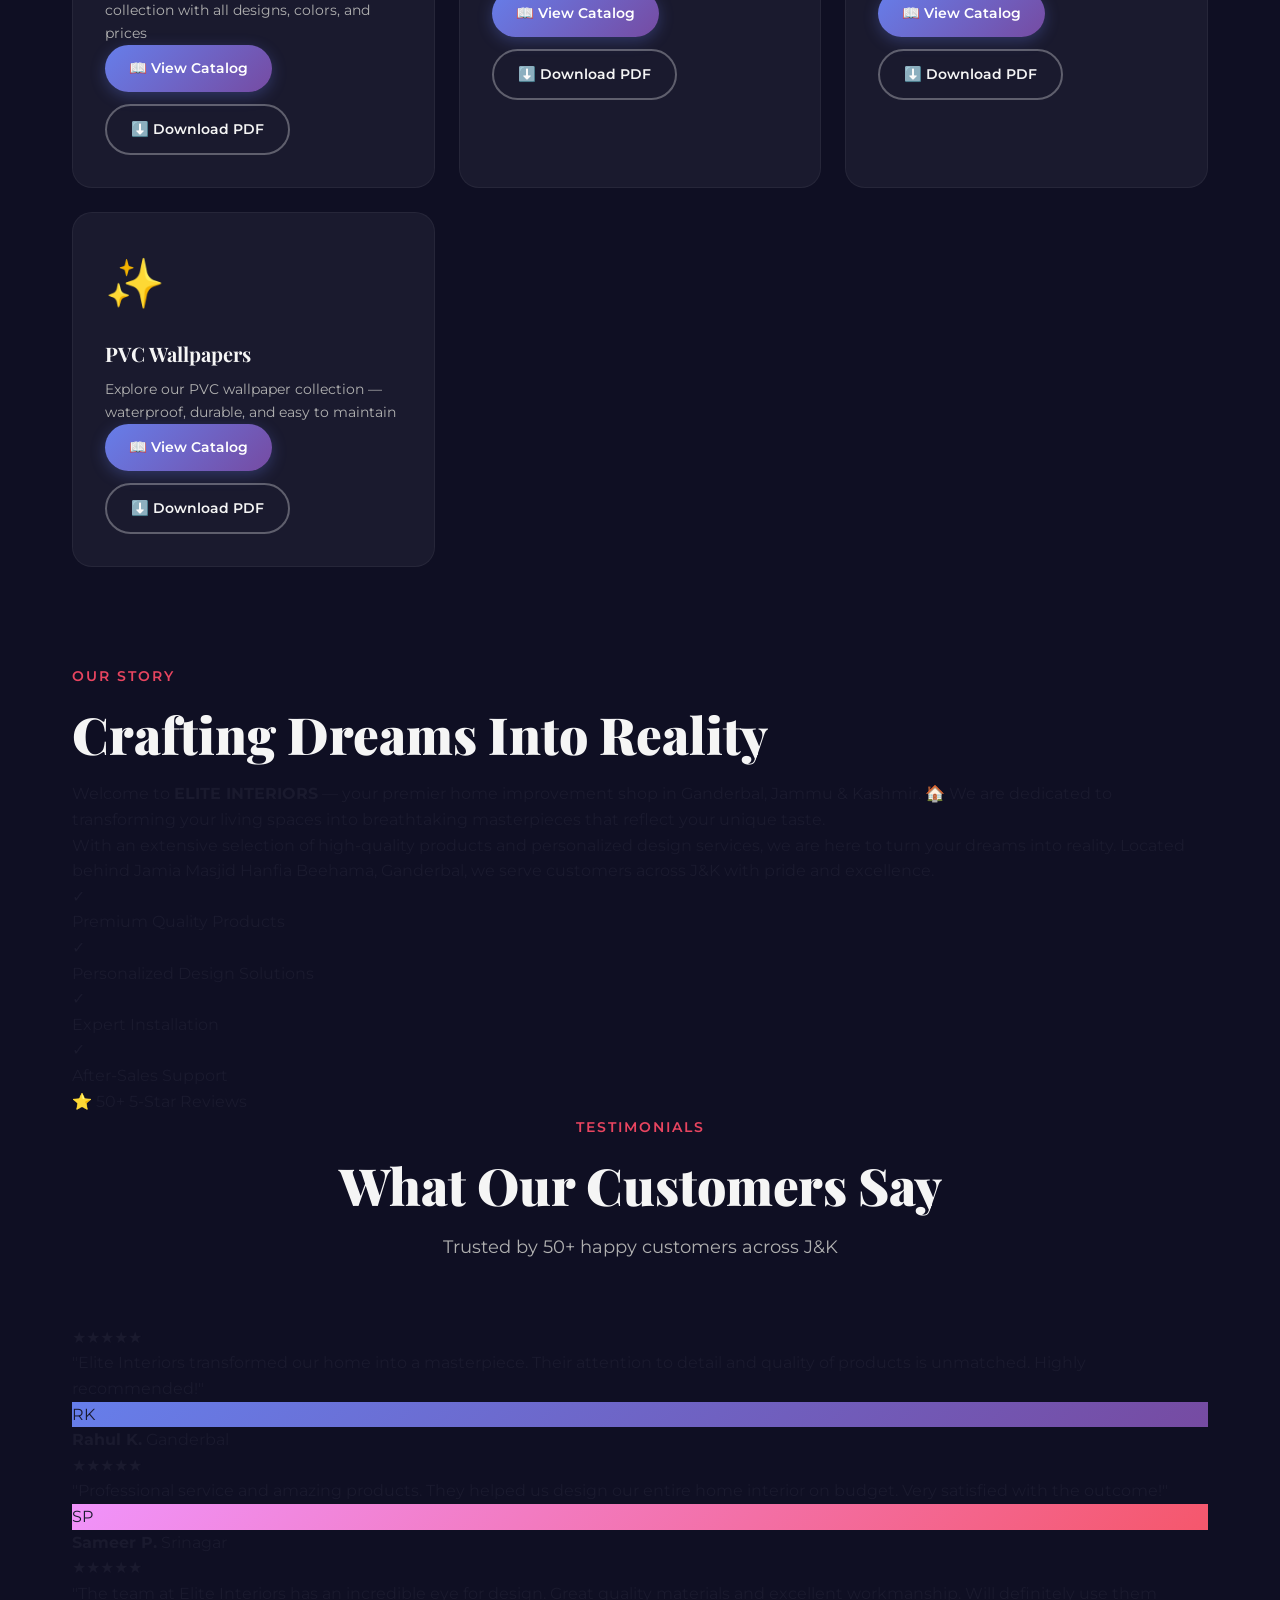
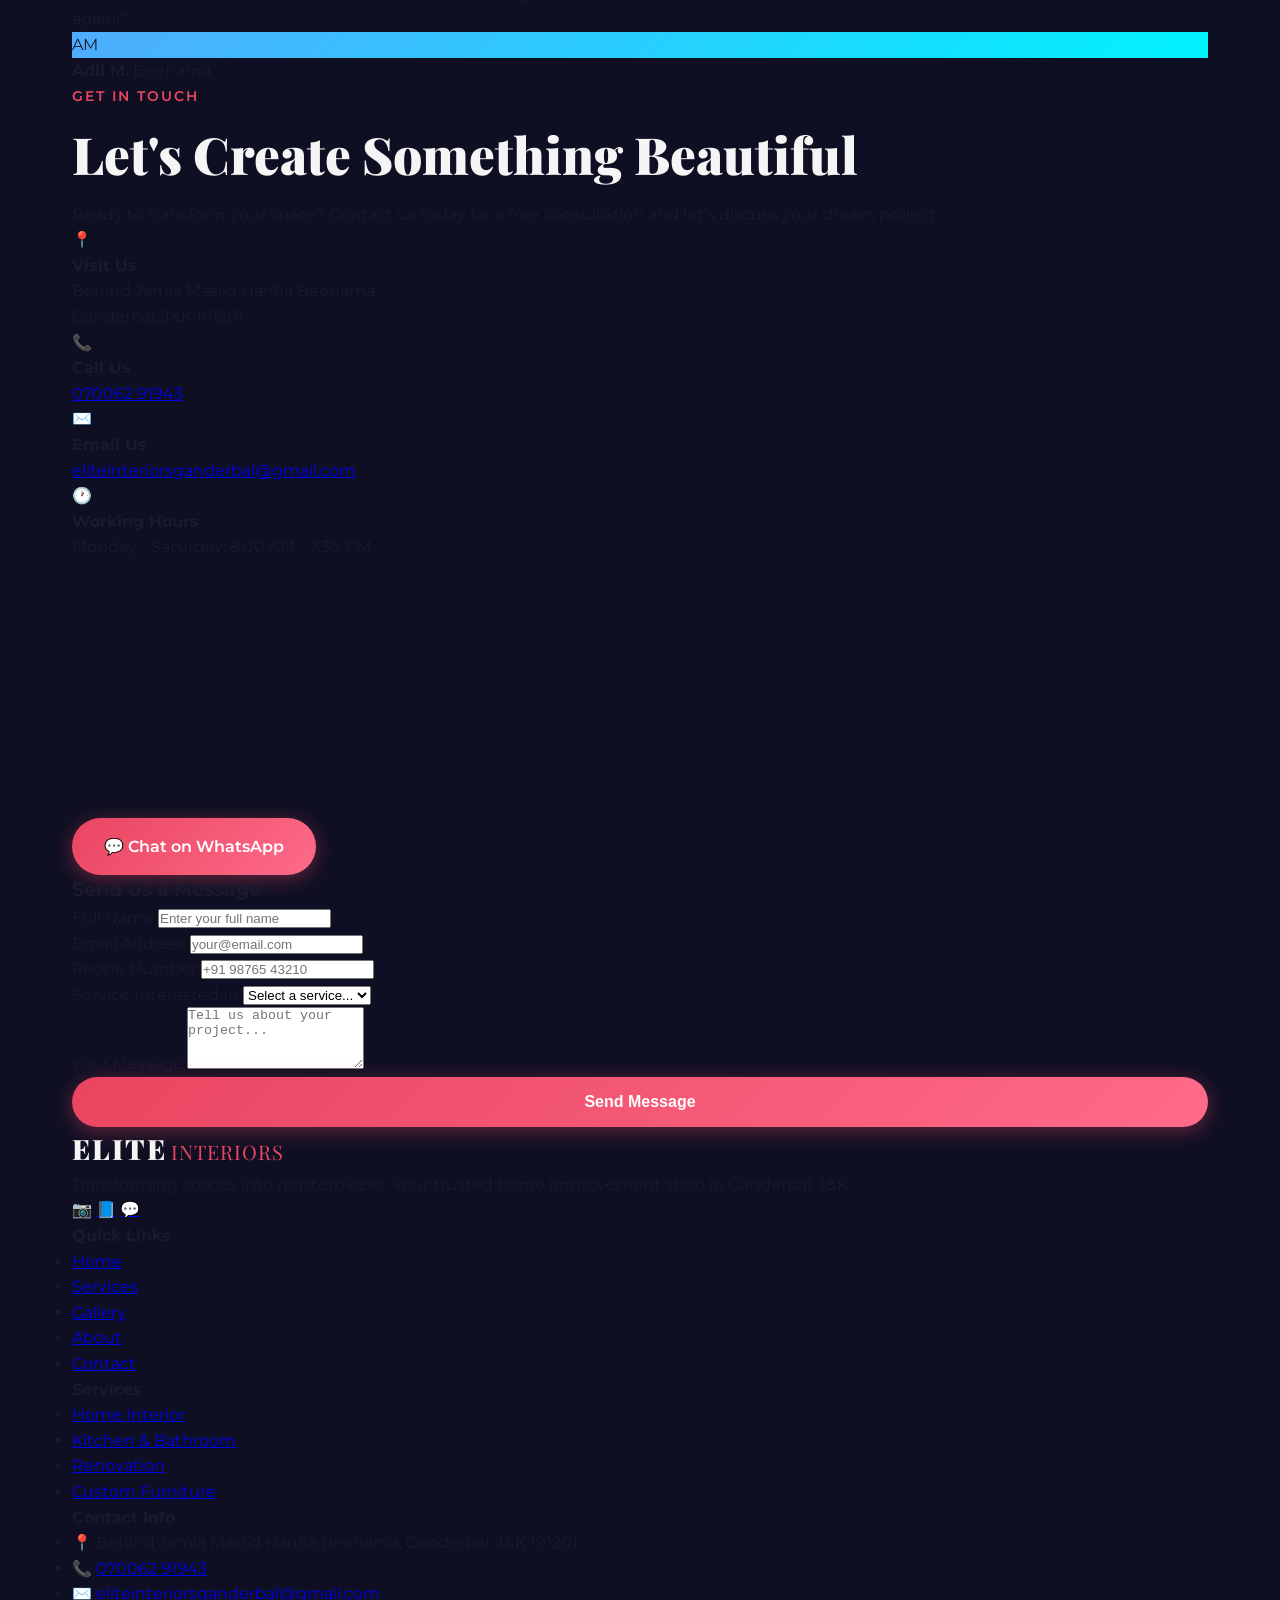
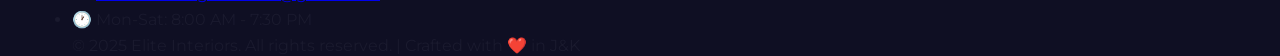
==== commit 0b3782d5: "Restore PDF catalogs section, remove product cards, keep email and services updates" ====
--- a/index.html
+++ b/index.html
@@ -68,6 +68,7 @@
                 <li><a href="#home" class="nav-link active">Home</a></li>
                 <li><a href="#services" class="nav-link">Services</a></li>
                 <li><a href="#gallery" class="nav-link">Gallery</a></li>
+                <li><a href="#catalog" class="nav-link">Wallpapers</a></li>
                 <li><a href="#about" class="nav-link">About</a></li>
                 <li><a href="#contact" class="nav-link">Contact</a></li>
             </ul>
@@ -262,6 +263,87 @@
             </div>
         </div>
     </section>
+
+    <!-- PDF Catalog Download Section -->
+    <section id="catalog" class="catalog">
+        <div class="container">
+            <div class="section-header">
+                <span class="section-tag">Our Collection</span>
+                <h2 class="section-title">Wallpaper Catalog</h2>
+                <p class="section-subtitle">Download our premium wallpaper collection — Grand Paisley, Dollar, PVC, and UV Sheets</p>
+            </div>
+            <div class="pdf-catalog-section">
+                <div class="pdf-card">
+                    <div class="pdf-icon">📄</div>
+                    <div class="pdf-info">
+                        <h3>Wallpaper Catalog 2025 - Grand Paisley</h3>
+                        <p>Download our premium wallpaper collection with all designs, colors, and prices</p>
+                        <div class="pdf-buttons">
+                            <a href="catalogs/wallpapers-grand-paisley.pdf" class="btn btn-pdf pdf-view-btn" target="_blank" rel="noopener">
+                                📖 View Catalog
+                            </a>
+                            <a href="catalogs/wallpapers-grand-paisley.pdf" class="btn btn-download" download>
+                                ⬇️ Download PDF
+                            </a>
+                        </div>
+                    </div>
+                </div>
+                <div class="pdf-card">
+                    <div class="pdf-icon">📊</div>
+                    <div class="pdf-info">
+                        <h3>UV Sheets Catalog</h3>
+                        <p>Explore our UV sheets collection — durable, stylish, and modern finishes</p>
+                        <div class="pdf-buttons">
+                            <a href="catalogs/uv-sheets.pdf" class="btn btn-pdf pdf-view-btn" target="_blank" rel="noopener">
+                                📖 View Catalog
+                            </a>
+                            <a href="catalogs/uv-sheets.pdf" class="btn btn-download" download>
+                                ⬇️ Download PDF
+                            </a>
+                        </div>
+                    </div>
+                </div>
+                <div class="pdf-card">
+                    <div class="pdf-icon">🎨</div>
+                    <div class="pdf-info">
+                        <h3>Dollar Wallpapers</h3>
+                        <p>Discover the Dollar wallpaper range — trendy designs and premium quality</p>
+                        <div class="pdf-buttons">
+                            <a href="catalogs/dollar-compressed.pdf" class="btn btn-pdf pdf-view-btn" target="_blank" rel="noopener">
+                                📖 View Catalog
+                            </a>
+                            <a href="catalogs/dollar-compressed.pdf" class="btn btn-download" download>
+                                ⬇️ Download PDF
+                            </a>
+                        </div>
+                    </div>
+                </div>
+                <div class="pdf-card">
+                    <div class="pdf-icon">✨</div>
+                    <div class="pdf-info">
+                        <h3>PVC Wallpapers</h3>
+                        <p>Explore our PVC wallpaper collection — waterproof, durable, and easy to maintain</p>
+                        <div class="pdf-buttons">
+                            <a href="catalogs/pvc-11zon.pdf" class="btn btn-pdf pdf-view-btn" target="_blank" rel="noopener">
+                                📖 View Catalog
+                            </a>
+                            <a href="catalogs/pvc-11zon.pdf" class="btn btn-download" download>
+                                ⬇️ Download PDF
+                            </a>
+                        </div>
+                    </div>
+                </div>
+            </div>
+        </div>
+    </section>
+
+    <!-- PDF Viewer Modal -->
+    <div class="pdf-modal" id="pdfModal">
+        <div class="pdf-modal-content">
+            <button class="pdf-modal-close" id="pdfModalClose">&times;</button>
+            <iframe src="" id="pdfViewer" width="100%" height="100%" frameborder="0"></iframe>
+        </div>
+    </div>
 
     <!-- About Section -->
     <section id="about" class="about">
--- a/style.css
+++ b/style.css
@@ -541,6 +541,157 @@
 }
 
 /* ========================================
+   PDF CATALOG SECTION
+   ======================================== */
+.catalog {
+    padding: 6rem 0;
+    background: var(--bg-dark);
+}
+
+.pdf-catalog-section {
+    display: grid;
+    grid-template-columns: repeat(auto-fit, minmax(300px, 1fr));
+    gap: 1.5rem;
+}
+
+.pdf-card {
+    background: var(--bg-card);
+    padding: 2rem;
+    border-radius: 20px;
+    border: 1px solid rgba(255, 255, 255, 0.05);
+    transition: all 0.3s ease;
+    display: flex;
+    flex-direction: column;
+    gap: 1rem;
+}
+
+.pdf-card:hover {
+    transform: translateY(-5px);
+    box-shadow: 0 15px 30px rgba(0, 0, 0, 0.3);
+    border-color: rgba(233, 69, 96, 0.2);
+}
+
+.pdf-icon {
+    font-size: 3rem;
+}
+
+.pdf-info h3 {
+    font-family: 'Playfair Display', serif;
+    font-size: 1.25rem;
+    font-weight: 700;
+    color: var(--text-light);
+    margin-bottom: 0.5rem;
+}
+
+.pdf-info p {
+    color: var(--text-muted);
+    font-size: 0.9rem;
+    line-height: 1.6;
+}
+
+.pdf-buttons {
+    display: flex;
+    gap: 0.75rem;
+    flex-wrap: wrap;
+    margin-top: auto;
+}
+
+.btn-pdf {
+    background: linear-gradient(135deg, #667eea 0%, #764ba2 100%);
+    color: white;
+    padding: 0.75rem 1.5rem;
+    border-radius: 50px;
+    text-decoration: none;
+    font-weight: 600;
+    font-size: 0.9rem;
+    transition: all 0.3s ease;
+    box-shadow: 0 4px 15px rgba(102, 126, 234, 0.3);
+}
+
+.btn-pdf:hover {
+    transform: translateY(-2px);
+    box-shadow: 0 6px 20px rgba(102, 126, 234, 0.5);
+}
+
+.btn-download {
+    background: transparent;
+    color: var(--text-light);
+    border: 2px solid rgba(255, 255, 255, 0.3);
+    padding: 0.75rem 1.5rem;
+    border-radius: 50px;
+    text-decoration: none;
+    font-weight: 600;
+    font-size: 0.9rem;
+    transition: all 0.3s ease;
+}
+
+.btn-download:hover {
+    background: rgba(255, 255, 255, 0.1);
+    border-color: rgba(255, 255, 255, 0.5);
+    transform: translateY(-2px);
+}
+
+/* PDF Modal */
+.pdf-modal {
+    display: none;
+    position: fixed;
+    top: 0;
+    left: 0;
+    width: 100%;
+    height: 100%;
+    background: rgba(0, 0, 0, 0.9);
+    z-index: 10000;
+    align-items: center;
+    justify-content: center;
+    padding: 2rem;
+}
+
+.pdf-modal.active {
+    display: flex;
+}
+
+.pdf-modal-content {
+    position: relative;
+    width: 100%;
+    max-width: 1200px;
+    height: 90vh;
+    background: var(--bg-card);
+    border-radius: 20px;
+    overflow: hidden;
+    box-shadow: 0 20px 60px rgba(0, 0, 0, 0.5);
+}
+
+.pdf-modal-close {
+    position: absolute;
+    top: 1rem;
+    right: 1rem;
+    background: rgba(255, 255, 255, 0.1);
+    border: none;
+    color: white;
+    font-size: 2rem;
+    width: 50px;
+    height: 50px;
+    border-radius: 50%;
+    cursor: pointer;
+    z-index: 10001;
+    transition: all 0.3s ease;
+    display: flex;
+    align-items: center;
+    justify-content: center;
+}
+
+.pdf-modal-close:hover {
+    background: var(--accent);
+    transform: rotate(90deg);
+}
+
+#pdfViewer {
+    width: 100%;
+    height: 100%;
+    border: none;
+}
+
+/* ========================================
    WHATSAPP FLOATING BUTTON
    ======================================== */
 .whatsapp-float {
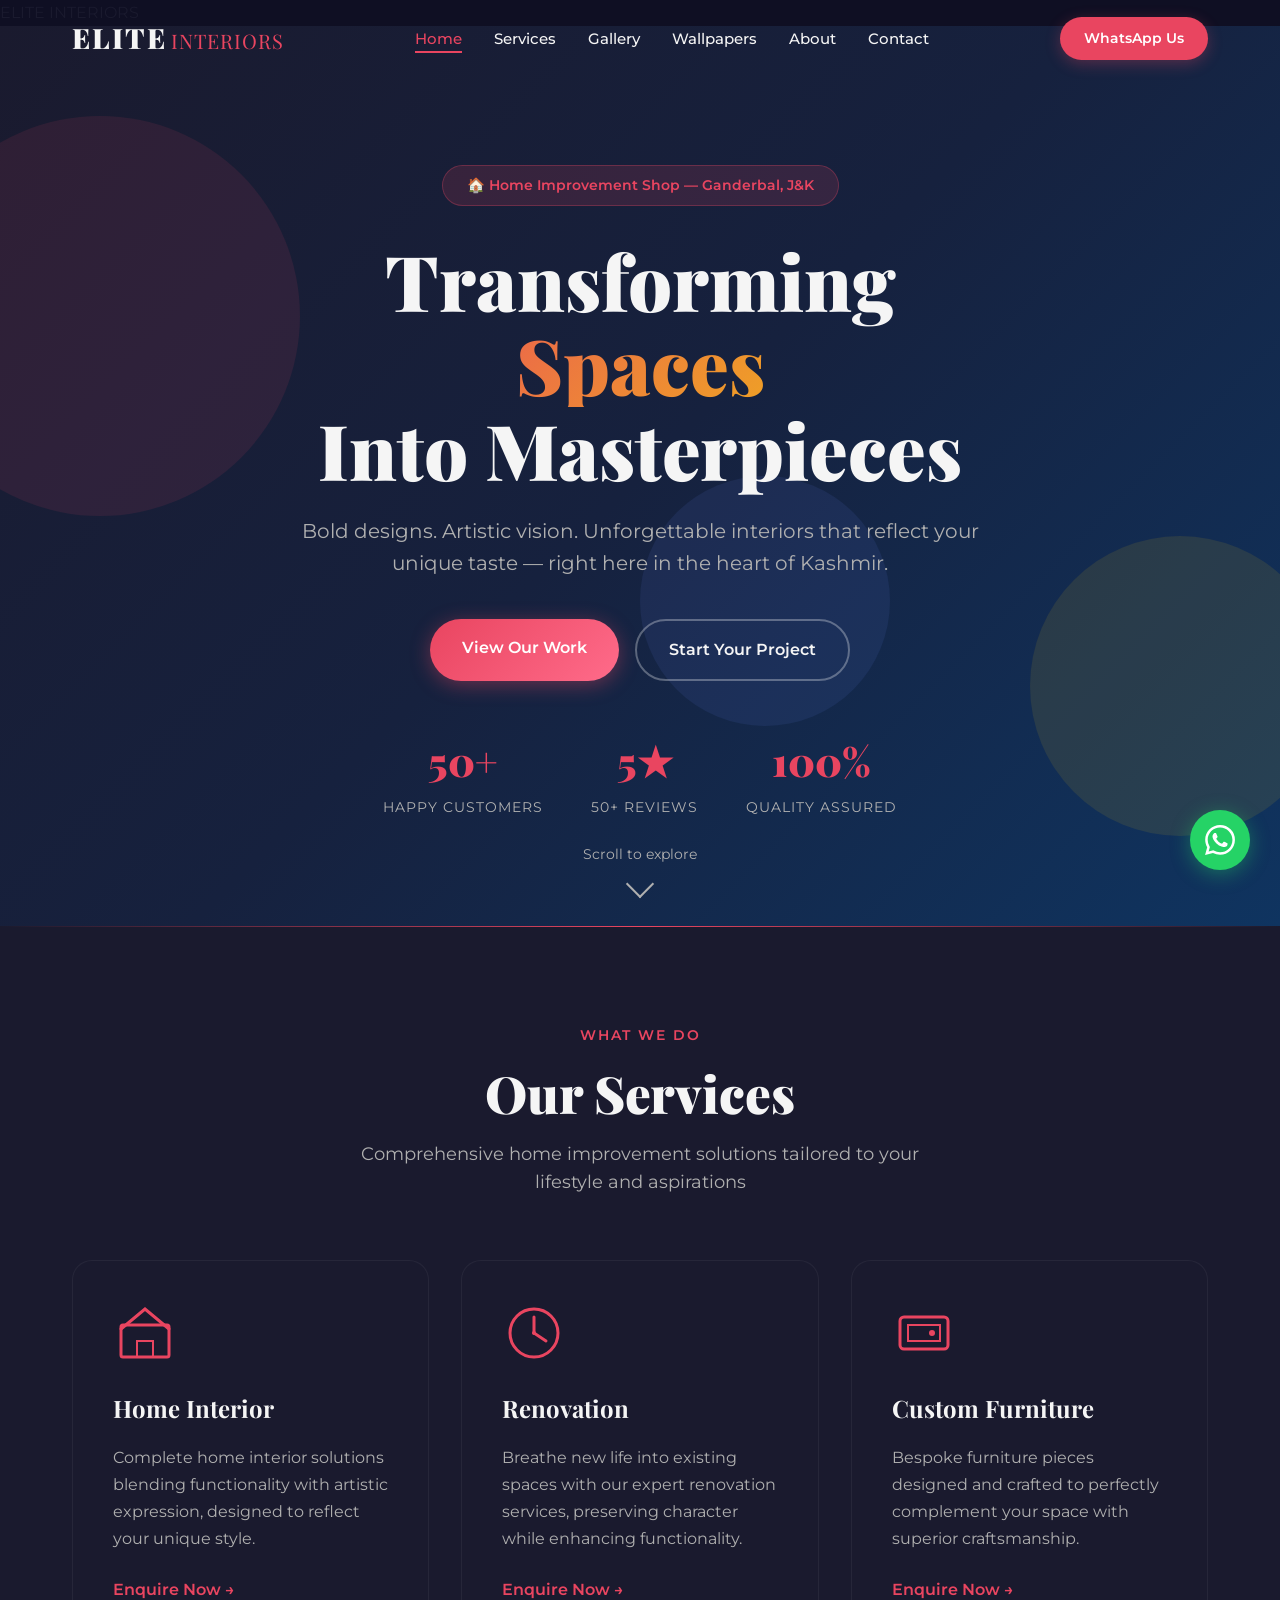
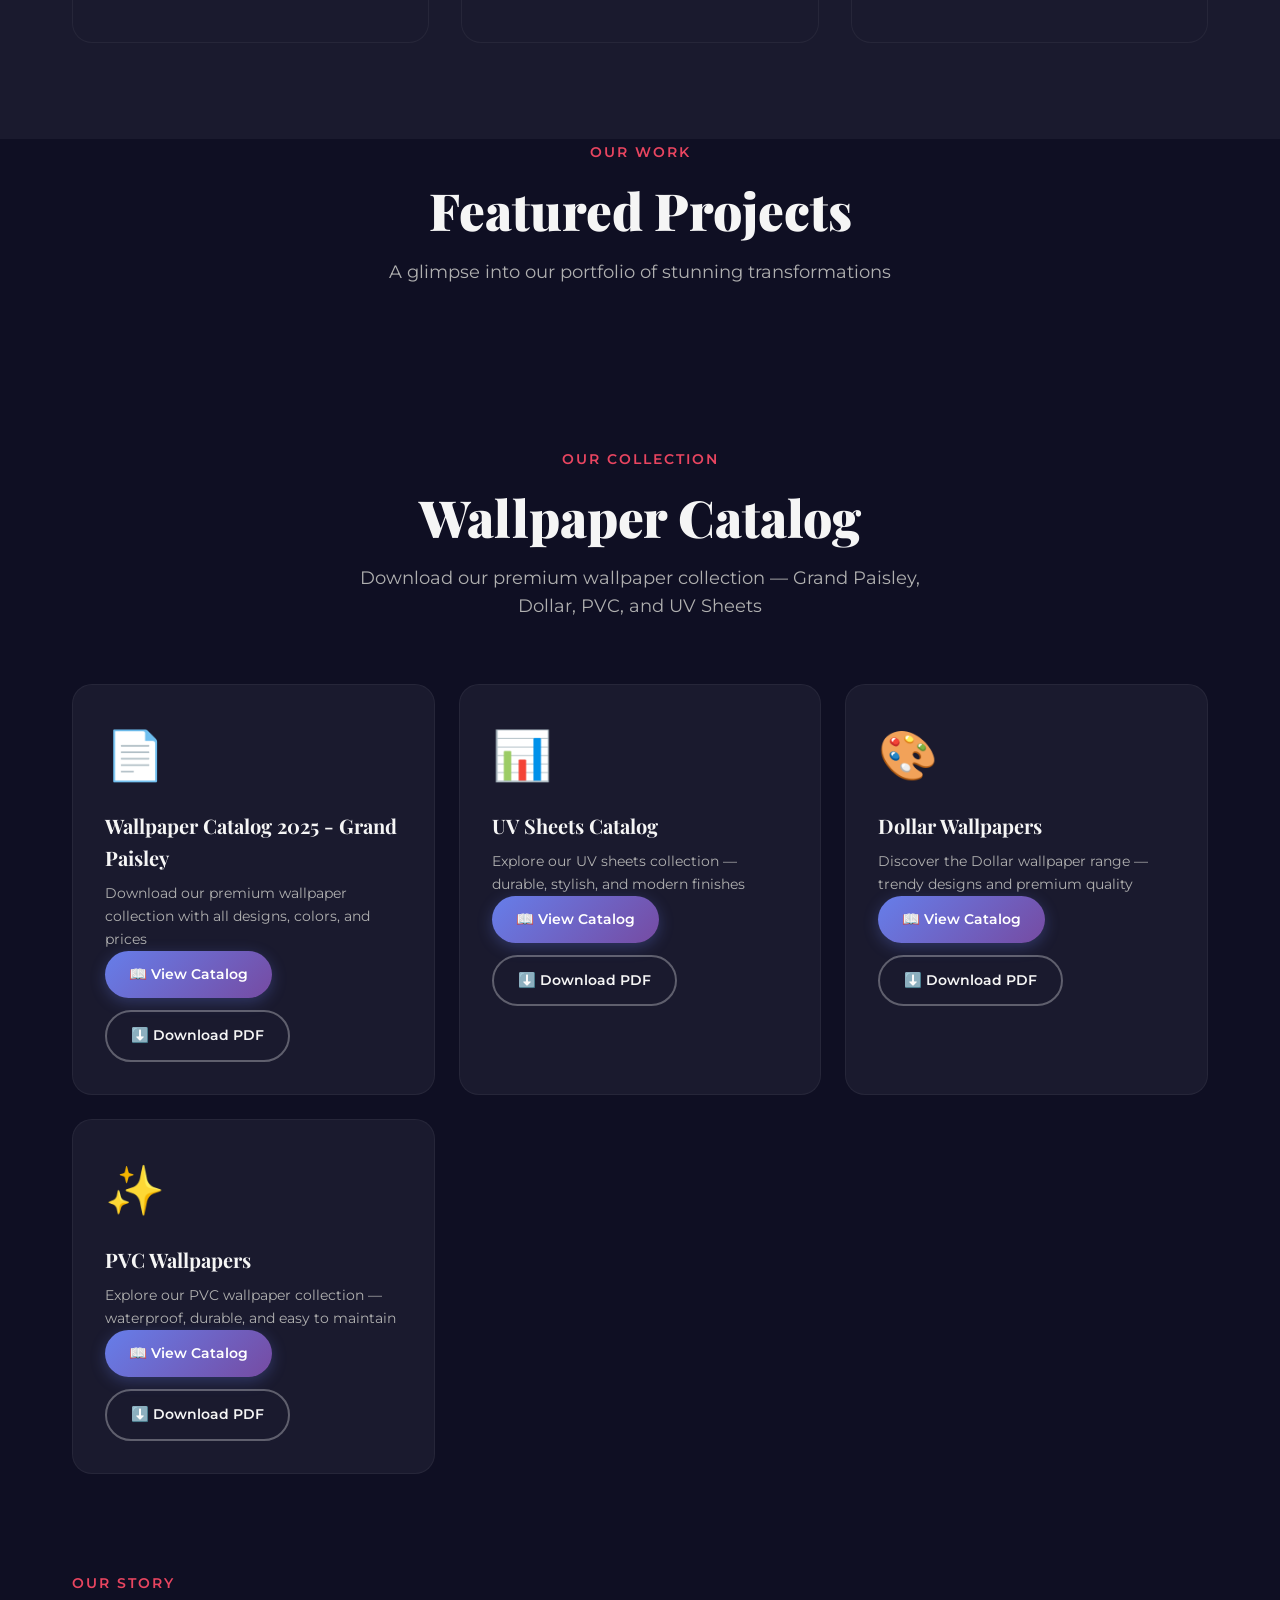
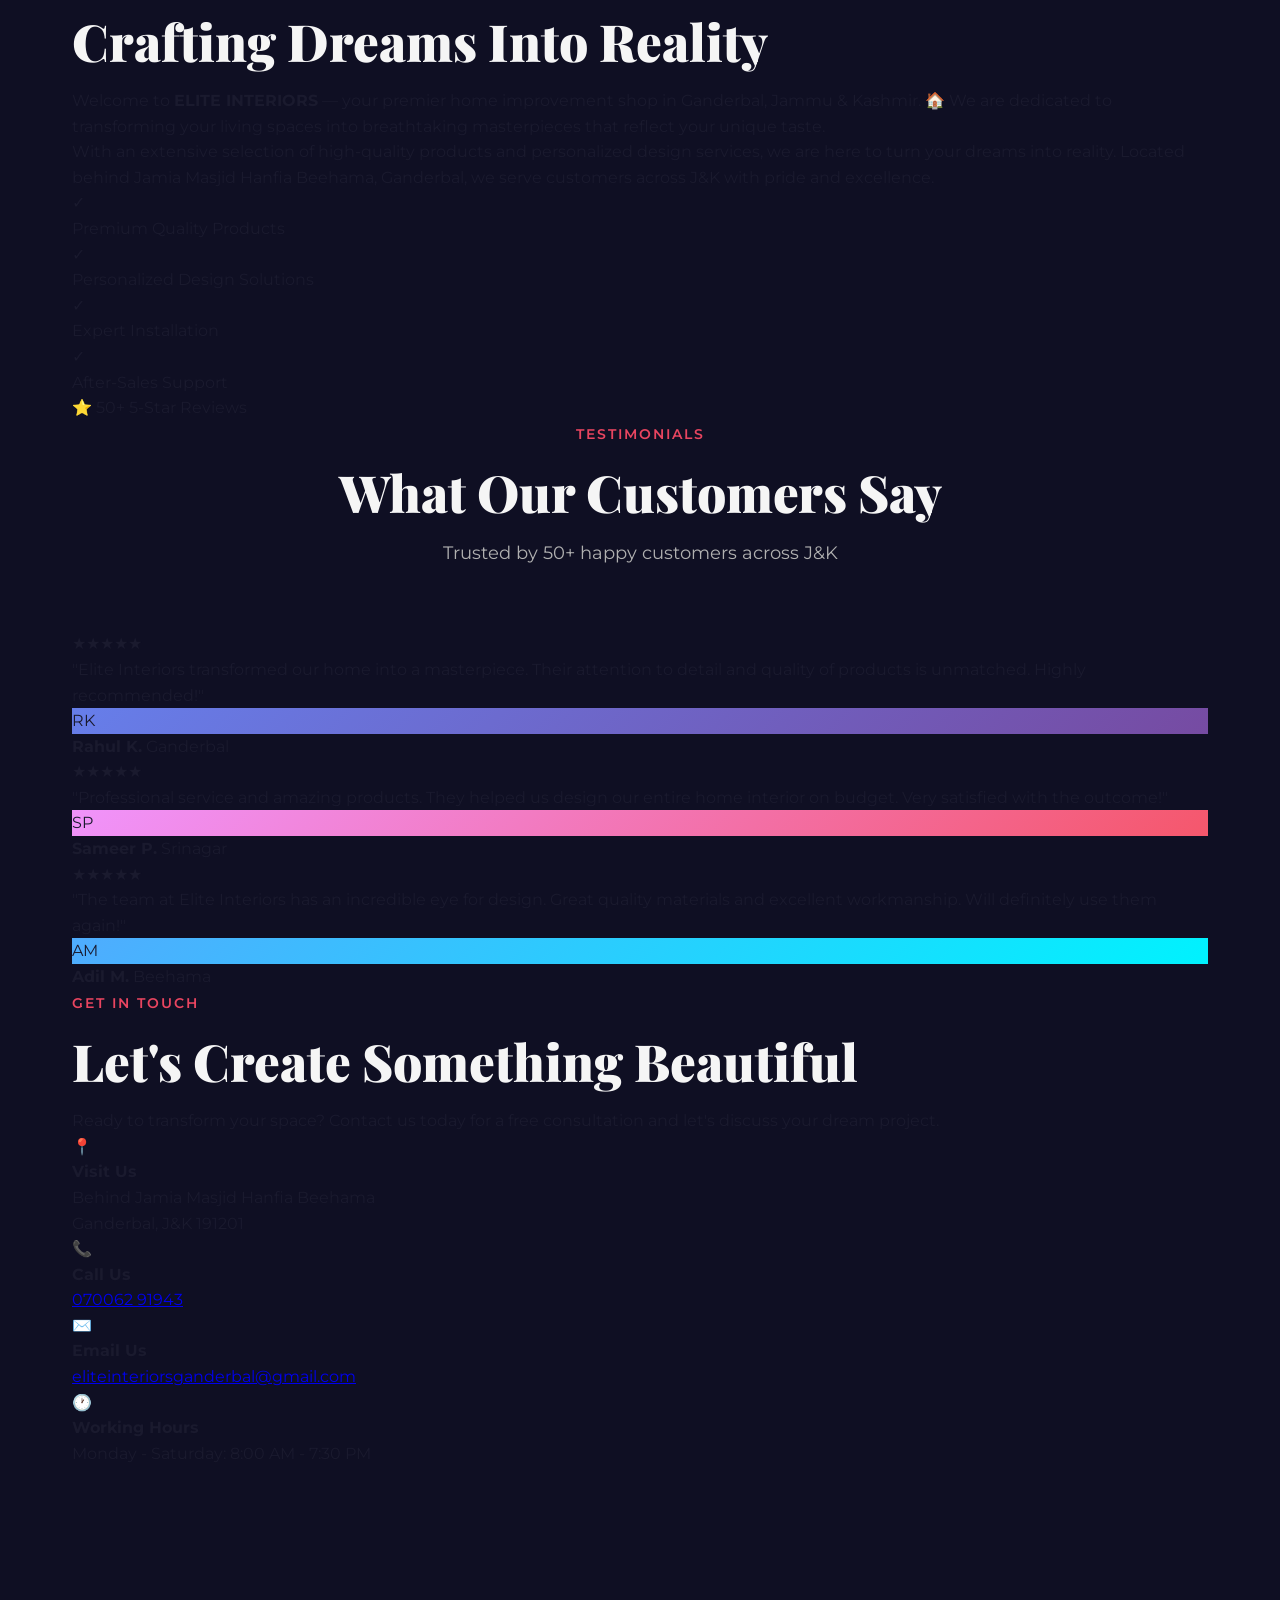
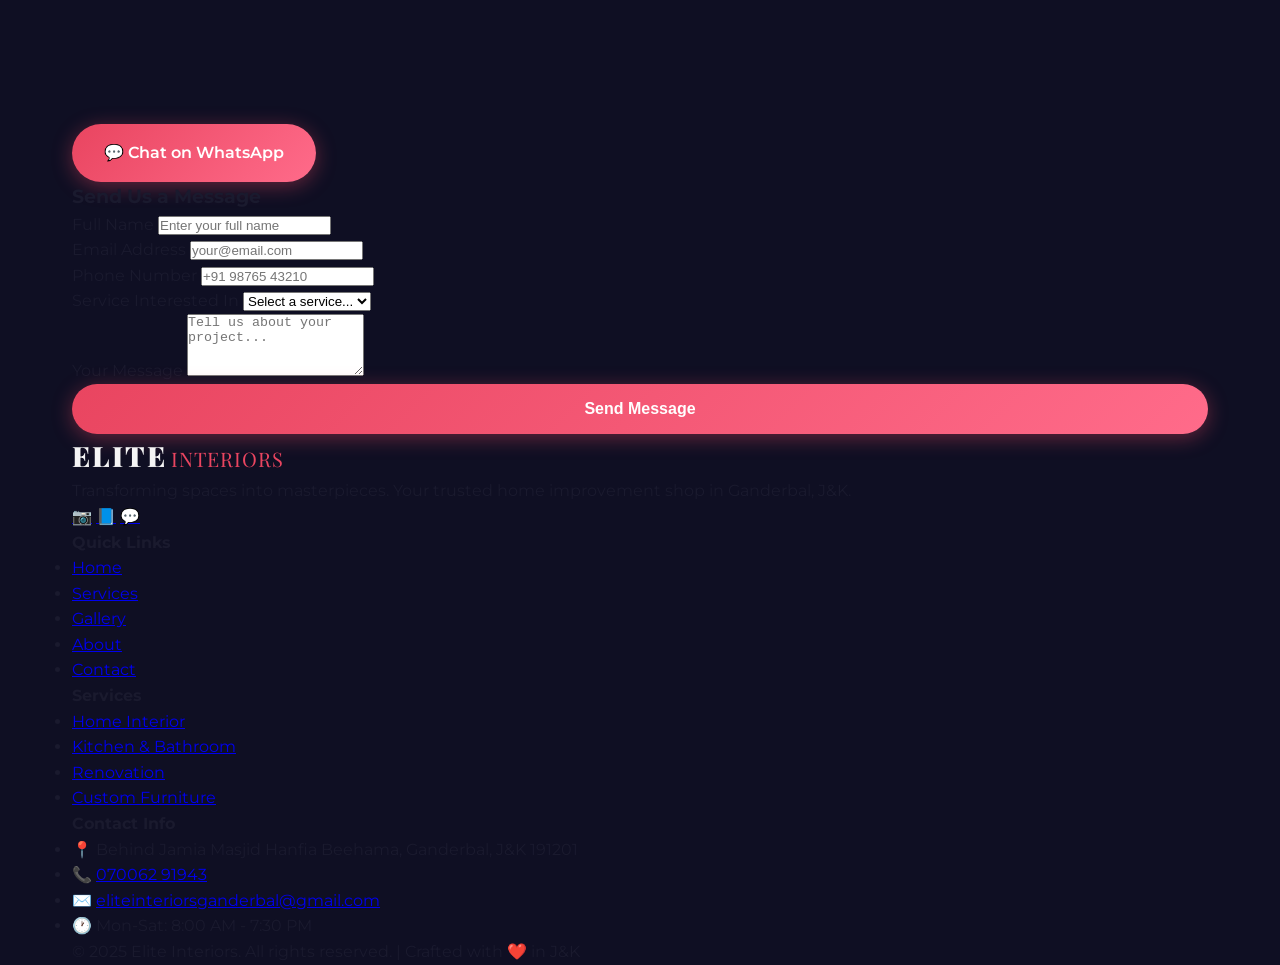
==== commit fa53c419: "Remove portfolio/featured projects cards from Gallery section" ====
--- a/index.html
+++ b/index.html
@@ -178,89 +178,6 @@
                 <h2 class="section-title">Featured Projects</h2>
                 <p class="section-subtitle">A glimpse into our portfolio of stunning transformations</p>
             </div>
-            <div class="portfolio-grid">
-                <div class="portfolio-item large">
-                    <div class="portfolio-image" style="background: linear-gradient(135deg, #1a1a2e 0%, #16213e 50%, #0f3460 100%);">
-                        <div class="portfolio-placeholder">
-                            <span class="placeholder-icon">🏠</span>
-                            <span class="placeholder-text">Living Room</span>
-                        </div>
-                        <div class="portfolio-overlay">
-                            <span class="portfolio-category">Residential</span>
-                            <h3 class="portfolio-title">Modern Living Space</h3>
-                            <p class="portfolio-desc">Contemporary design with elegant furnishings</p>
-                        </div>
-                    </div>
-                </div>
-                <div class="portfolio-item">
-                    <div class="portfolio-image" style="background: linear-gradient(135deg, #2d3436 0%, #636e72 100%);">
-                        <div class="portfolio-placeholder">
-                            <span class="placeholder-icon">🍳</span>
-                            <span class="placeholder-text">Kitchen</span>
-                        </div>
-                        <div class="portfolio-overlay">
-                            <span class="portfolio-category">Kitchen</span>
-                            <h3 class="portfolio-title">Modern Kitchen Design</h3>
-                            <p class="portfolio-desc">Sleek and functional kitchen space</p>
-                        </div>
-                    </div>
-                </div>
-                <div class="portfolio-item">
-                    <div class="portfolio-image" style="background: linear-gradient(135deg, #0c2461 0%, #1e3799 100%);">
-                        <div class="portfolio-placeholder">
-                            <span class="placeholder-icon">🛏️</span>
-                            <span class="placeholder-text">Bedroom</span>
-                        </div>
-                        <div class="portfolio-overlay">
-                            <span class="portfolio-category">Residential</span>
-                            <h3 class="portfolio-title">Luxury Bedroom</h3>
-                            <p class="portfolio-desc">Comfort meets elegance</p>
-                        </div>
-                    </div>
-                </div>
-                <div class="portfolio-item">
-                    <div class="portfolio-image" style="background: linear-gradient(135deg, #6c5ce7 0%, #a29bfe 100%);">
-                        <div class="portfolio-placeholder">
-                            <span class="placeholder-icon">🛋️</span>
-                            <span class="placeholder-text">Living Room</span>
-                        </div>
-                        <div class="portfolio-overlay">
-                            <span class="portfolio-category">Living Room</span>
-                            <h3 class="portfolio-title">Elegant Lounge</h3>
-                            <p class="portfolio-desc">Sophisticated comfort</p>
-                        </div>
-                    </div>
-                </div>
-                <div class="portfolio-item tall">
-                    <div class="portfolio-image" style="background: linear-gradient(135deg, #e17055 0%, #fab1a0 100%);">
-                        <div class="portfolio-placeholder">
-                            <span class="placeholder-icon">🚿</span>
-                            <span class="placeholder-text">Bathroom</span>
-                        </div>
-                        <div class="portfolio-overlay">
-                            <span class="portfolio-category">Bathroom</span>
-                            <h3 class="portfolio-title">Spa-Like Bathroom</h3>
-                            <p class="portfolio-desc">Relaxing and modern</p>
-                        </div>
-                    </div>
-                </div>
-                <div class="portfolio-item">
-                    <div class="portfolio-image" style="background: linear-gradient(135deg, #00b894 0%, #55efc4 100%);">
-                        <div class="portfolio-placeholder">
-                            <span class="placeholder-icon">🏢</span>
-                            <span class="placeholder-text">Office</span>
-                        </div>
-                        <div class="portfolio-overlay">
-                            <span class="portfolio-category">Commercial</span>
-                            <h3 class="portfolio-title">Office Space</h3>
-                            <p class="portfolio-desc">Professional and productive</p>
-                        </div>
-                    </div>
-                </div>
-            </div>
-            <div class="gallery-note">
-                <p>📸 <strong>Note:</strong> Replace placeholder gradients with your actual project photos. Add your images in the <code>images/</code> folder and update the <code>style</code> attributes in the HTML.</p>
-            </div>
         </div>
     </section>
 
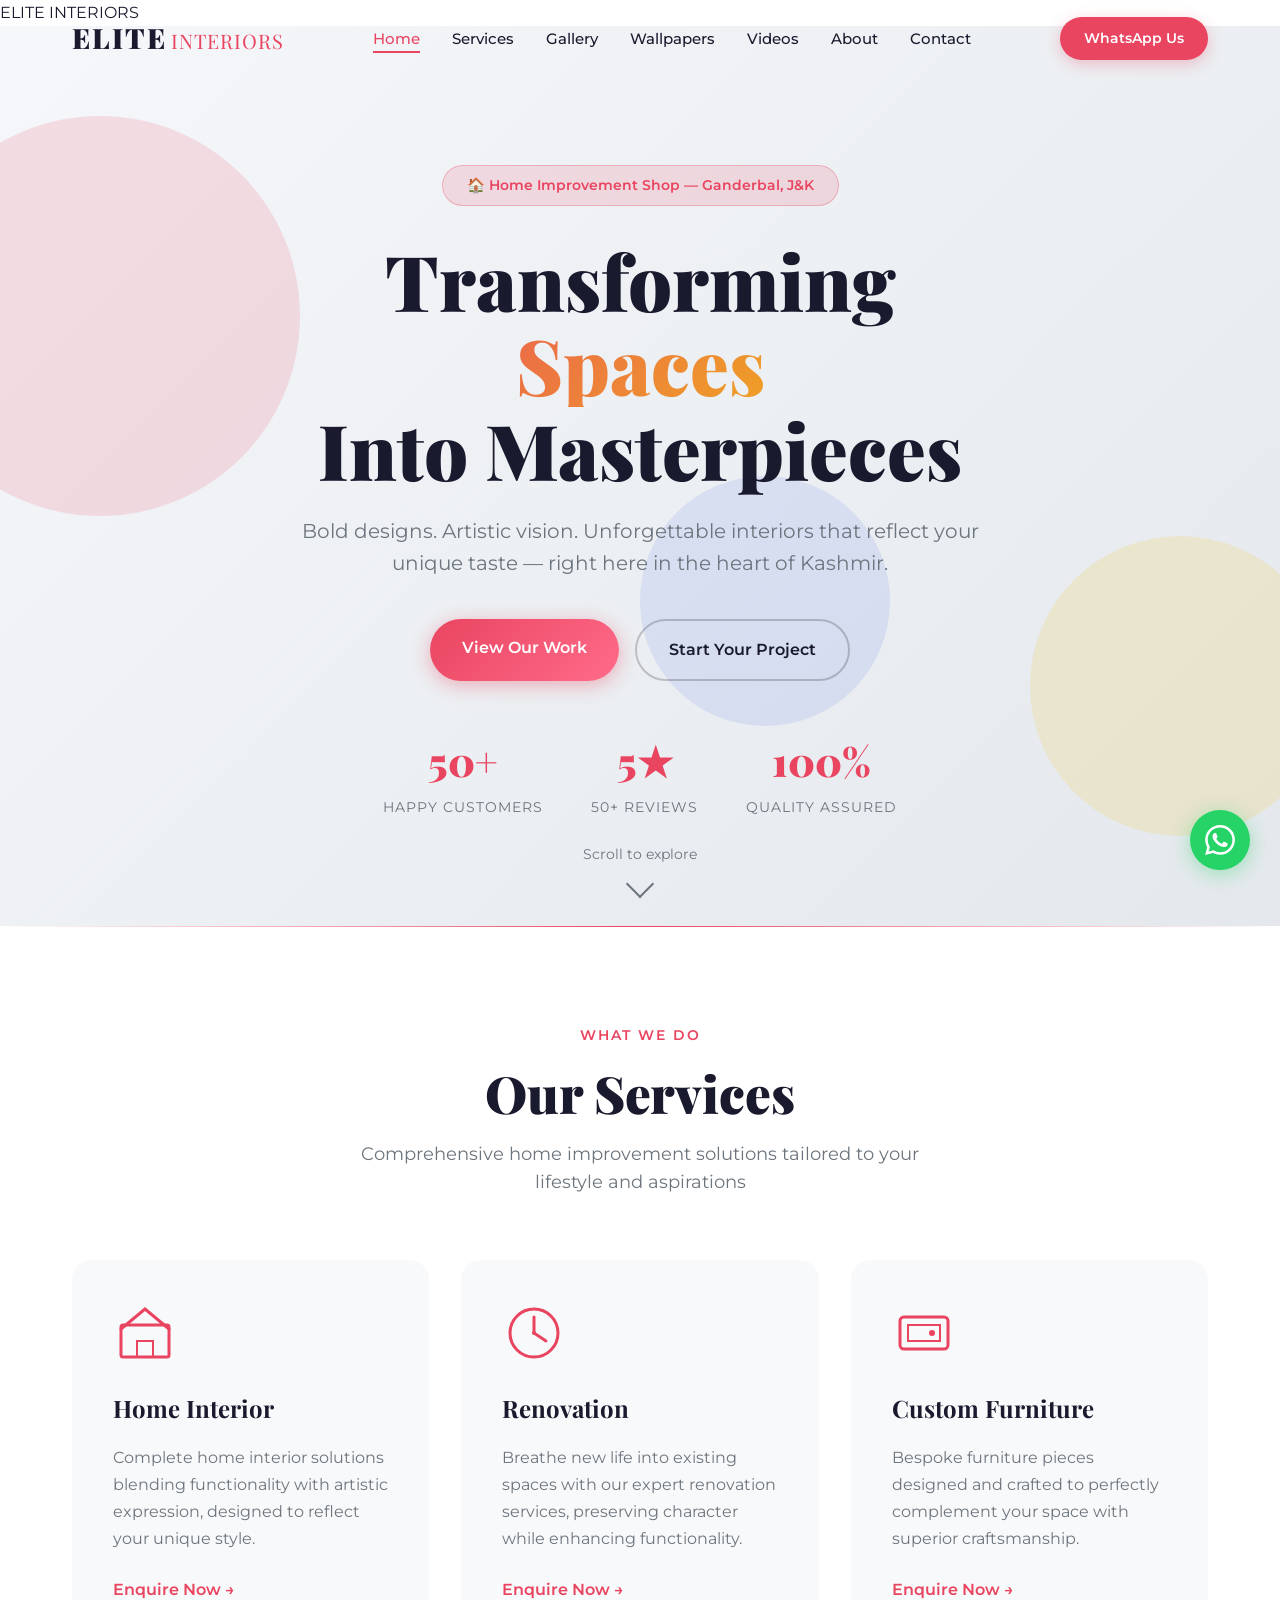
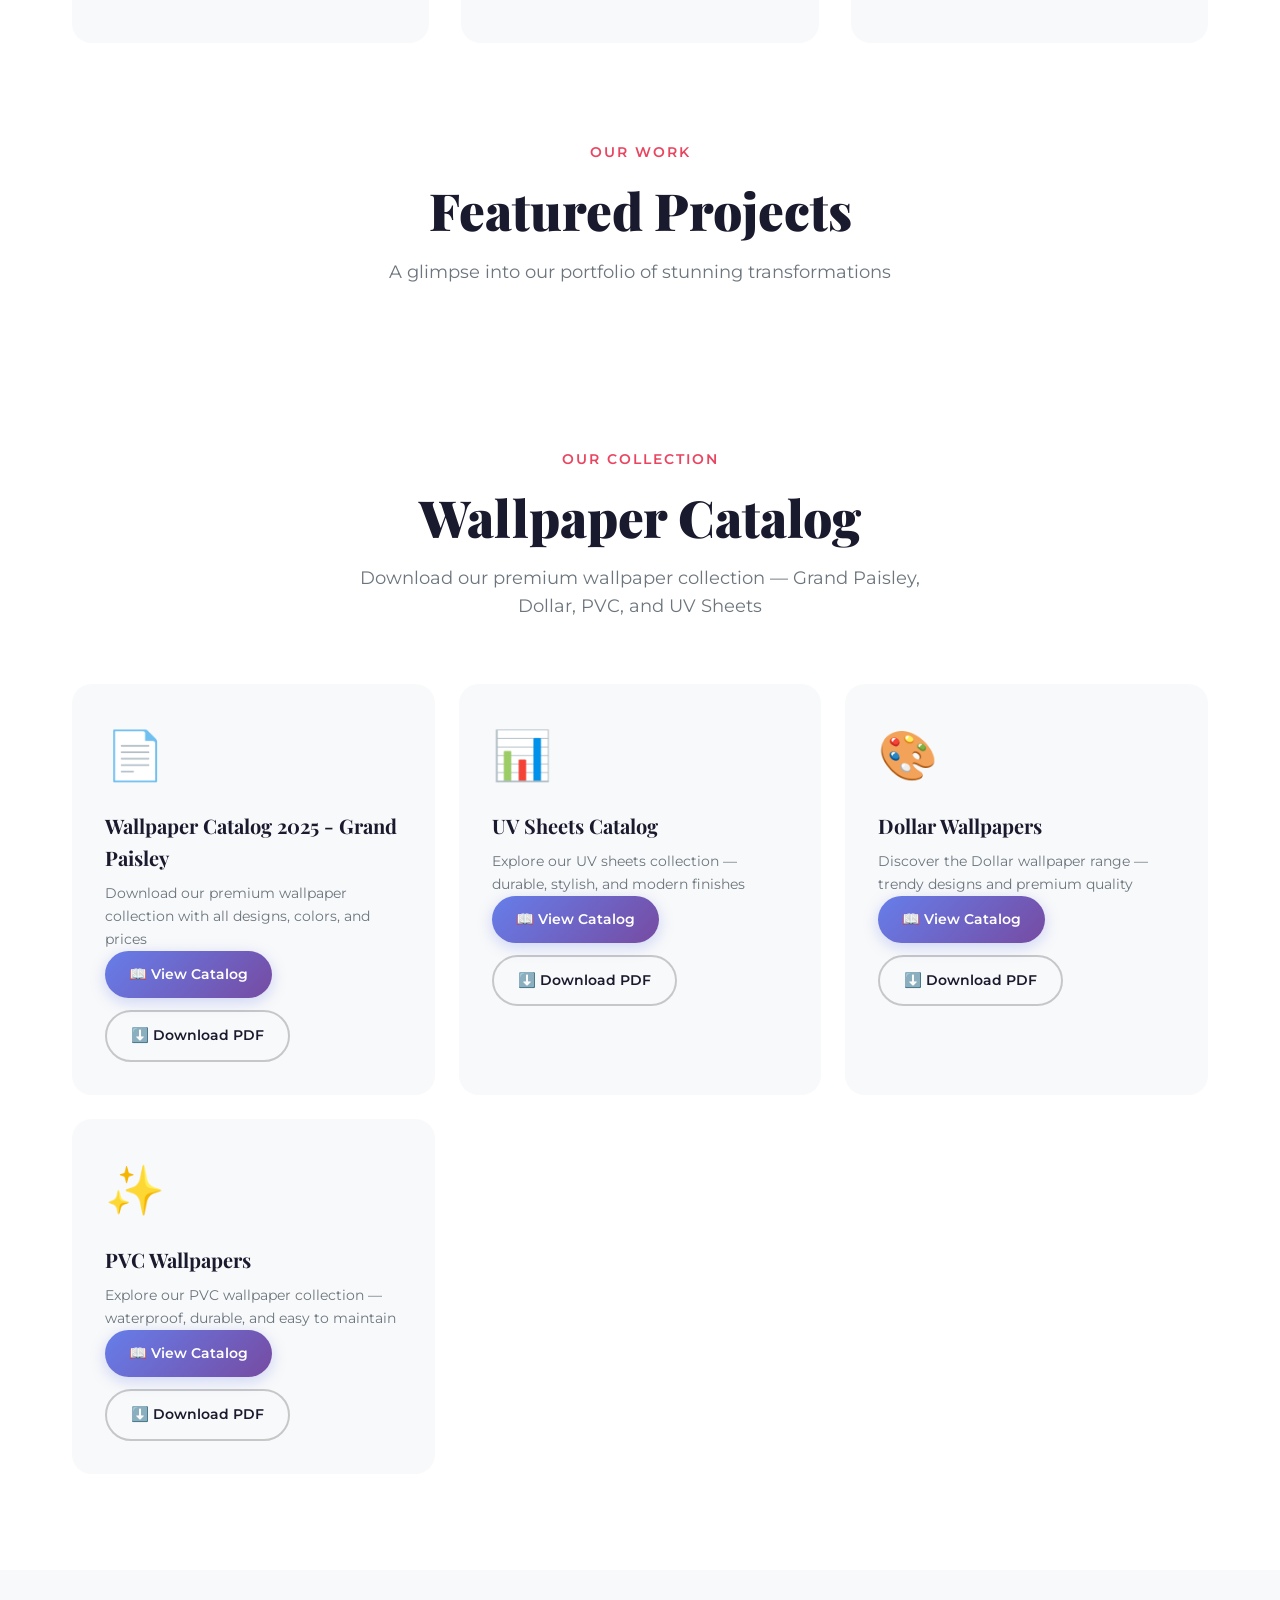
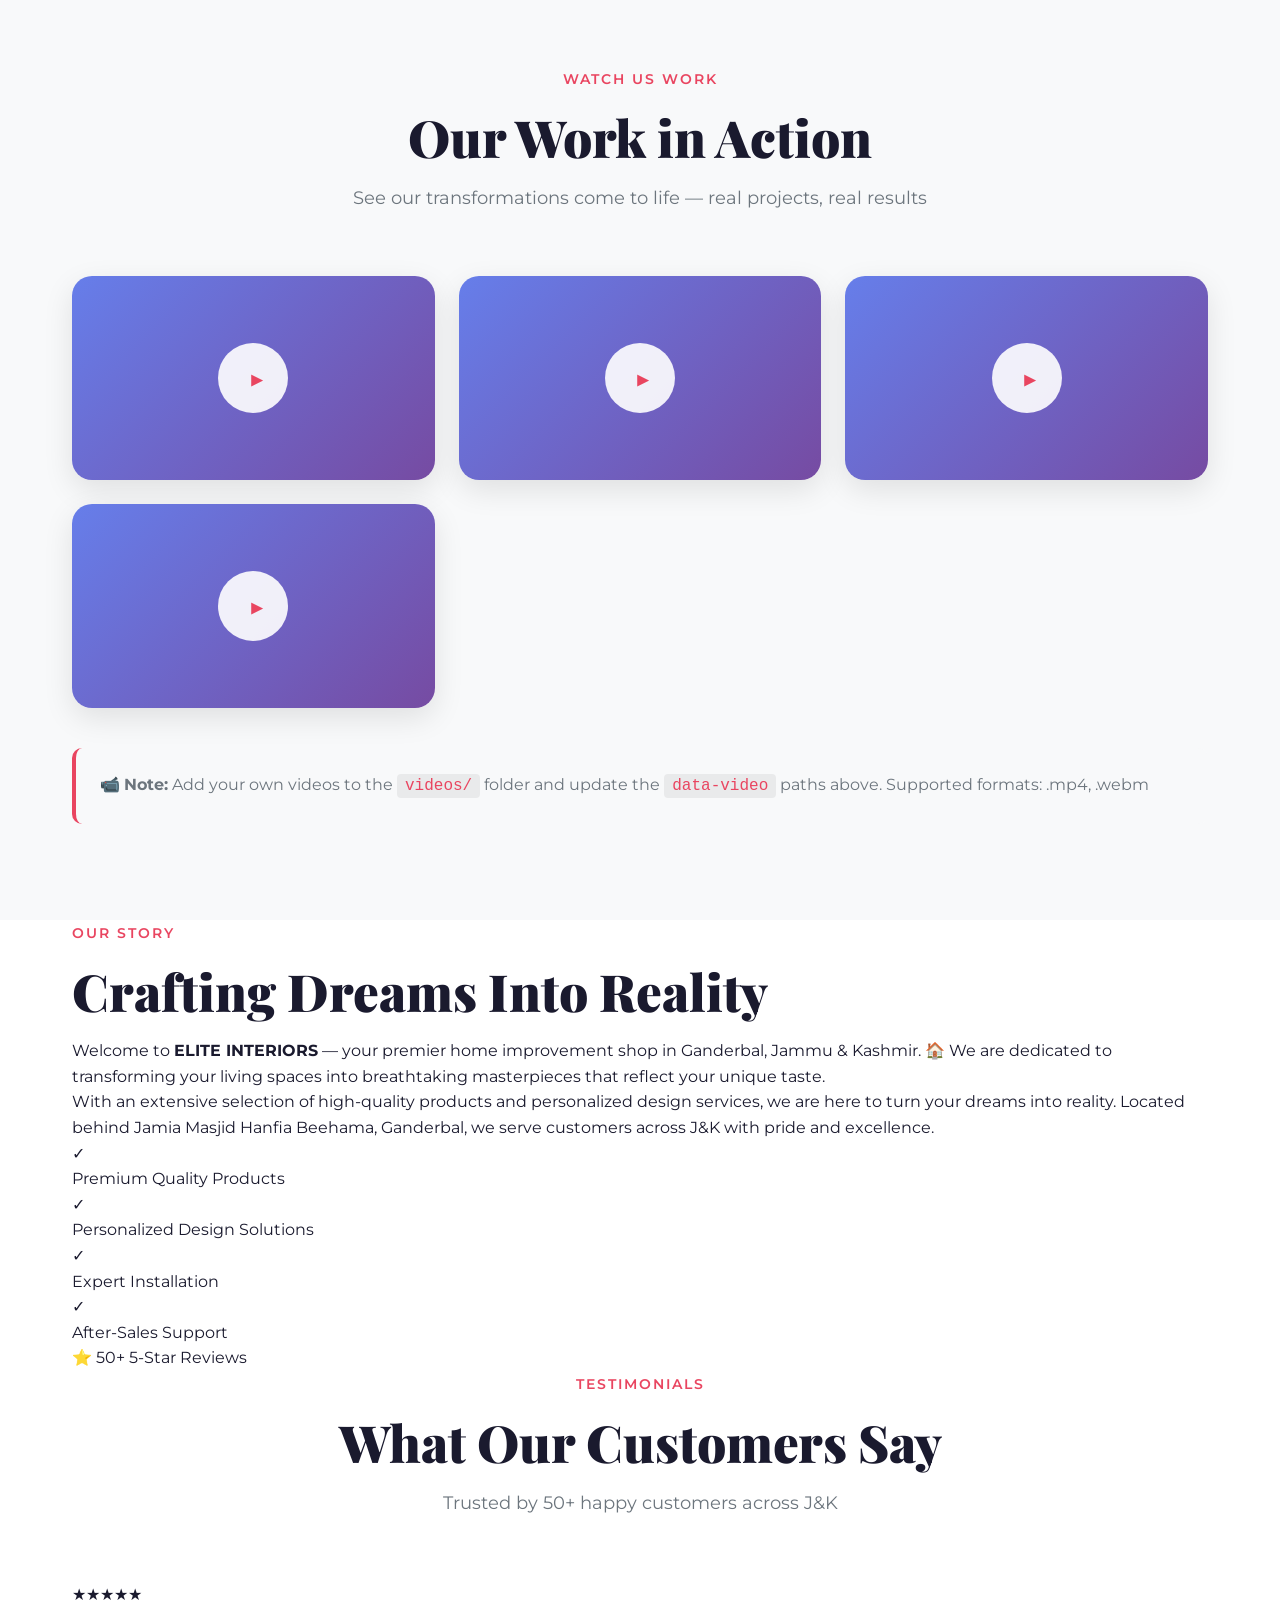
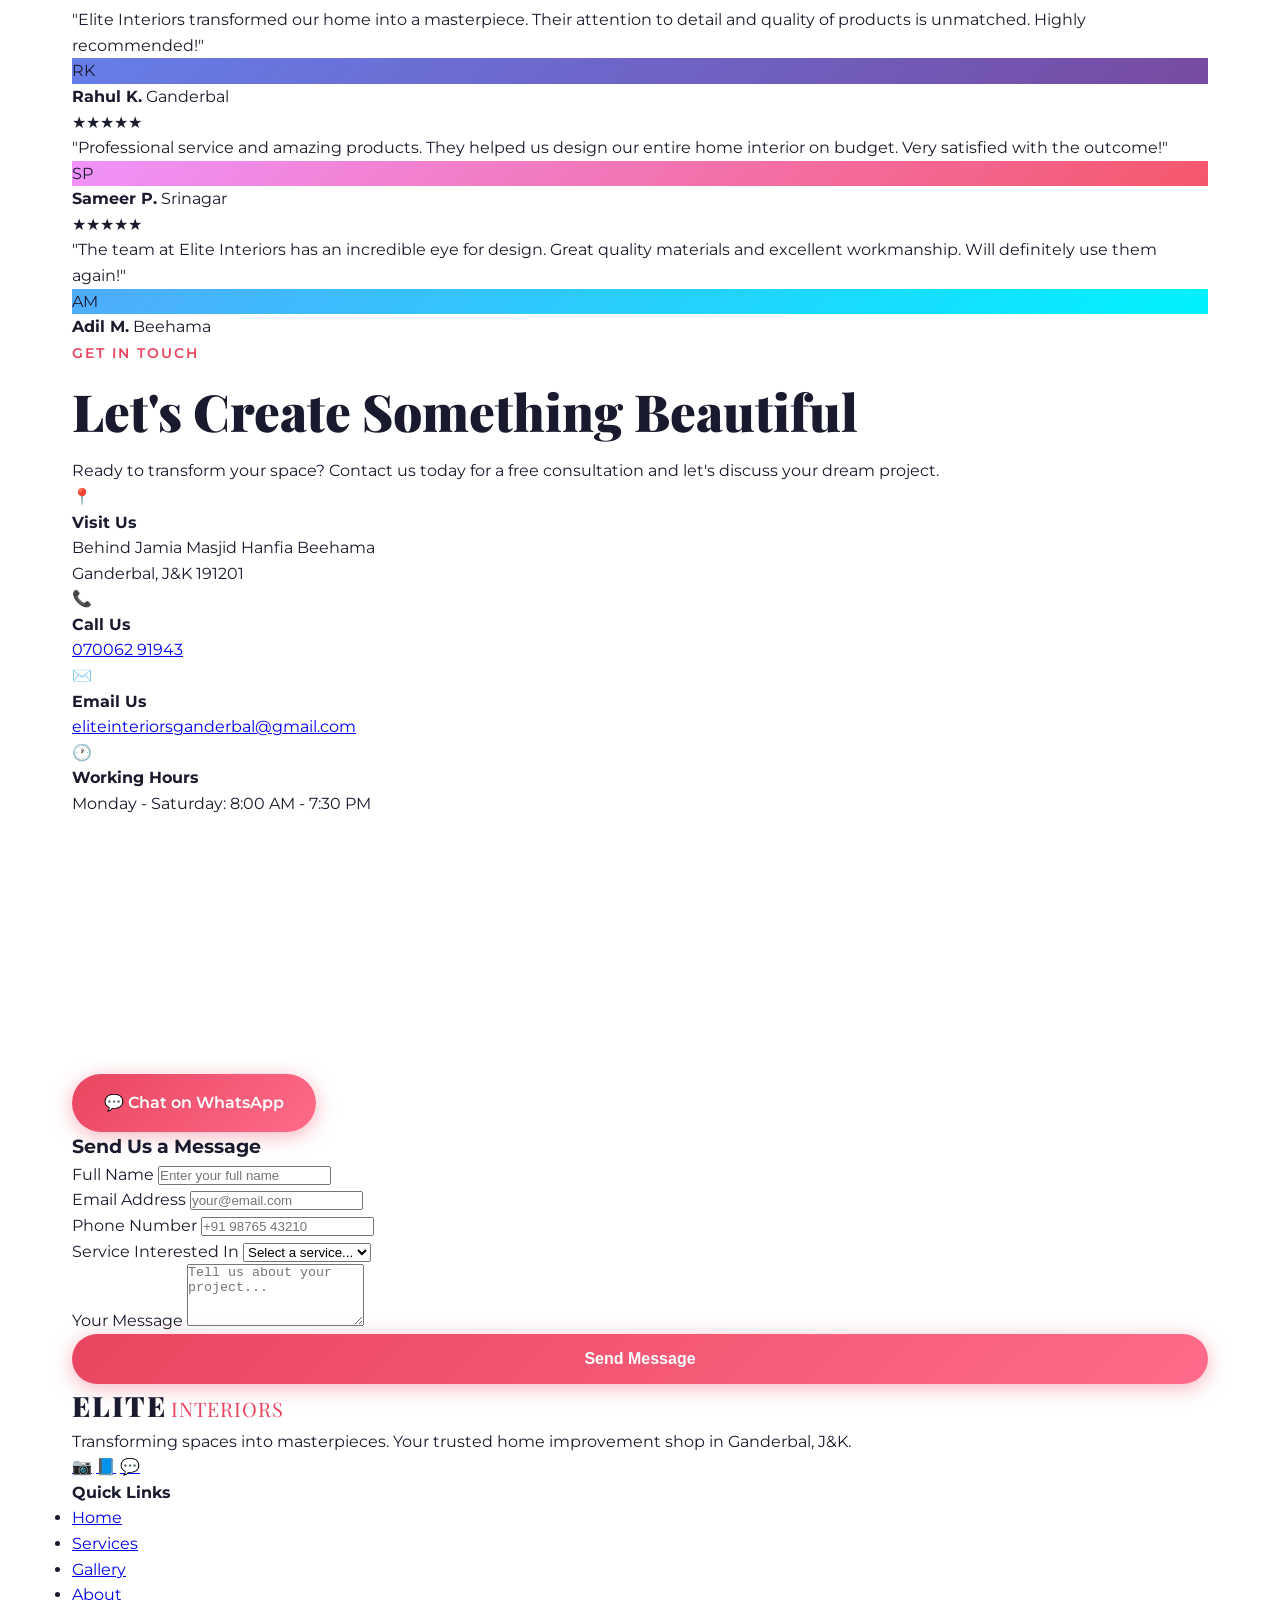
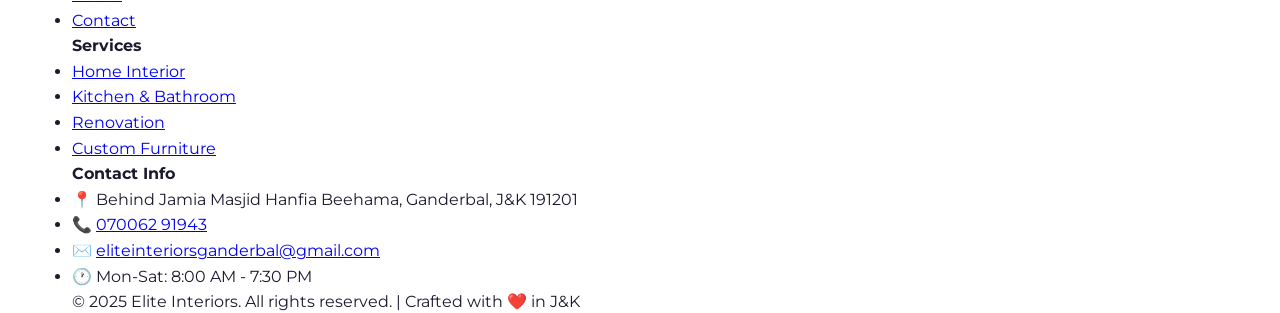
==== commit 0afcf742: "Fix white theme text visibility and add Videos section with modal player" ====
--- a/index.html
+++ b/index.html
@@ -69,6 +69,7 @@
                 <li><a href="#services" class="nav-link">Services</a></li>
                 <li><a href="#gallery" class="nav-link">Gallery</a></li>
                 <li><a href="#catalog" class="nav-link">Wallpapers</a></li>
+                <li><a href="#videos" class="nav-link">Videos</a></li>
                 <li><a href="#about" class="nav-link">About</a></li>
                 <li><a href="#contact" class="nav-link">Contact</a></li>
             </ul>
@@ -253,6 +254,69 @@
             </div>
         </div>
     </section>
+
+    <!-- Videos Section -->
+    <section id="videos" class="videos">
+        <div class="container">
+            <div class="section-header">
+                <span class="section-tag">Watch Us Work</span>
+                <h2 class="section-title">Our Work in Action</h2>
+                <p class="section-subtitle">See our transformations come to life — real projects, real results</p>
+            </div>
+            <div class="videos-grid">
+                <div class="video-card">
+                    <div class="video-thumbnail" data-video="videos/video-1.mp4">
+                        <div class="video-play">▶</div>
+                        <div class="video-overlay">
+                            <h3>Living Room Transformation</h3>
+                            <p>Watch a complete living room makeover</p>
+                        </div>
+                    </div>
+                </div>
+                <div class="video-card">
+                    <div class="video-thumbnail" data-video="videos/video-2.mp4">
+                        <div class="video-play">▶</div>
+                        <div class="video-overlay">
+                            <h3>Kitchen Renovation</h3>
+                            <p>Modern kitchen design in progress</p>
+                        </div>
+                    </div>
+                </div>
+                <div class="video-card">
+                    <div class="video-thumbnail" data-video="videos/video-3.mp4">
+                        <div class="video-play">▶</div>
+                        <div class="video-overlay">
+                            <h3>Bedroom Makeover</h3>
+                            <p>Cozy and elegant bedroom setup</p>
+                        </div>
+                    </div>
+                </div>
+                <div class="video-card">
+                    <div class="video-thumbnail" data-video="videos/video-4.mp4">
+                        <div class="video-play">▶</div>
+                        <div class="video-overlay">
+                            <h3>Wallpaper Installation</h3>
+                            <p>Expert wallpaper fitting at client home</p>
+                        </div>
+                    </div>
+                </div>
+            </div>
+            <div class="videos-note">
+                <p>📹 <strong>Note:</strong> Add your own videos to the <code>videos/</code> folder and update the <code>data-video</code> paths above. Supported formats: .mp4, .webm</p>
+            </div>
+        </div>
+    </section>
+
+    <!-- Video Viewer Modal -->
+    <div class="video-modal" id="videoModal">
+        <div class="video-modal-content">
+            <button class="video-modal-close" id="videoModalClose">&times;</button>
+            <video id="videoPlayer" controls width="100%">
+                <source src="" type="video/mp4">
+                Your browser does not support the video tag.
+            </video>
+        </div>
+    </div>
 
     <!-- PDF Viewer Modal -->
     <div class="pdf-modal" id="pdfModal">
--- a/style.css
+++ b/style.css
@@ -4,15 +4,15 @@
 
 /* CSS Variables */
 :root {
-    --primary: #1a1a2e;
-    --primary-light: #16213e;
+    --primary: #ffffff;
+    --primary-light: #f8f9fa;
     --accent: #e94560;
     --accent-gold: #f1c40f;
     --text-dark: #1a1a2e;
-    --text-light: #f5f5f5;
-    --text-muted: #b0b0b0;
-    --bg-dark: #0f0f23;
-    --bg-card: #1a1a2e;
+    --text-light: #1a1a2e;
+    --text-muted: #6c757d;
+    --bg-dark: #ffffff;
+    --bg-card: #f8f9fa;
     --gradient-1: linear-gradient(135deg, #667eea 0%, #764ba2 100%);
     --gradient-2: linear-gradient(135deg, #f093fb 0%, #f5576c 100%);
     --gradient-3: linear-gradient(135deg, #4facfe 0%, #00f2fe 100%);
@@ -62,9 +62,9 @@
 }
 
 .navbar.scrolled {
-    background: rgba(26, 26, 46, 0.95);
+    background: rgba(255, 255, 255, 0.95);
     backdrop-filter: blur(10px);
-    box-shadow: 0 4px 30px rgba(0, 0, 0, 0.3);
+    box-shadow: 0 4px 30px rgba(0, 0, 0, 0.1);
     padding: 0.75rem 0;
 }
 
@@ -88,7 +88,7 @@
     font-family: 'Playfair Display', serif;
     font-size: 1.75rem;
     font-weight: 900;
-    color: var(--text-light);
+    color: var(--text-dark);
     letter-spacing: 2px;
 }
 
@@ -108,7 +108,7 @@
 }
 
 .nav-link {
-    color: var(--text-light);
+    color: var(--text-dark);
     text-decoration: none;
     font-weight: 500;
     font-size: 0.95rem;
@@ -168,7 +168,7 @@
     display: block;
     width: 25px;
     height: 3px;
-    background: var(--text-light);
+    background: var(--text-dark);
     transition: all 0.3s ease;
 }
 
@@ -181,7 +181,7 @@
     align-items: center;
     justify-content: center;
     position: relative;
-    background: linear-gradient(135deg, #1a1a2e 0%, #16213e 50%, #0f3460 100%);
+    background: linear-gradient(135deg, #f5f7fa 0%, #e4e8ec 100%);
     overflow: hidden;
     padding: 6rem 2rem 4rem;
 }
@@ -195,7 +195,7 @@
 .shape {
     position: absolute;
     border-radius: 50%;
-    opacity: 0.1;
+    opacity: 0.15;
     animation: float 20s infinite ease-in-out;
 }
 
@@ -256,7 +256,7 @@
     font-family: 'Playfair Display', serif;
     font-size: clamp(2.5rem, 6vw, 5rem);
     font-weight: 900;
-    color: var(--text-light);
+    color: var(--text-dark);
     line-height: 1.1;
     margin-bottom: 1.5rem;
     animation: fadeInUp 1s ease 0.2s both;
@@ -317,8 +317,8 @@
 
 .btn-secondary {
     background: transparent;
-    color: var(--text-light);
-    border: 2px solid rgba(255, 255, 255, 0.3);
+    color: var(--text-dark);
+    border: 2px solid rgba(0, 0, 0, 0.2);
 }
 
 .btn-secondary:hover {
@@ -430,7 +430,7 @@
     font-family: 'Playfair Display', serif;
     font-size: clamp(2rem, 4vw, 3.5rem);
     font-weight: 900;
-    color: var(--text-light);
+    color: var(--text-dark);
     margin-bottom: 1rem;
     line-height: 1.2;
 }
@@ -515,7 +515,7 @@
     font-family: 'Playfair Display', serif;
     font-size: 1.5rem;
     font-weight: 700;
-    color: var(--text-light);
+    color: var(--text-dark);
     margin-bottom: 1rem;
 }
 
@@ -579,7 +579,7 @@
     font-family: 'Playfair Display', serif;
     font-size: 1.25rem;
     font-weight: 700;
-    color: var(--text-light);
+    color: var(--text-dark);
     margin-bottom: 0.5rem;
 }
 
@@ -615,8 +615,8 @@
 
 .btn-download {
     background: transparent;
-    color: var(--text-light);
-    border: 2px solid rgba(255, 255, 255, 0.3);
+    color: var(--text-dark);
+    border: 2px solid rgba(0, 0, 0, 0.2);
     padding: 0.75rem 1.5rem;
     border-radius: 50px;
     text-decoration: none;
@@ -626,9 +626,169 @@
 }
 
 .btn-download:hover {
-    background: rgba(255, 255, 255, 0.1);
-    border-color: rgba(255, 255, 255, 0.5);
+    background: rgba(0, 0, 0, 0.05);
+    border-color: rgba(0, 0, 0, 0.4);
     transform: translateY(-2px);
+}
+
+/* ========================================
+   VIDEOS SECTION
+   ======================================== */
+.videos {
+    padding: 6rem 0;
+    background: var(--primary-light);
+}
+
+.videos-grid {
+    display: grid;
+    grid-template-columns: repeat(auto-fit, minmax(300px, 1fr));
+    gap: 1.5rem;
+}
+
+.video-card {
+    border-radius: 20px;
+    overflow: hidden;
+    box-shadow: 0 10px 30px rgba(0, 0, 0, 0.1);
+    transition: transform 0.3s ease;
+}
+
+.video-card:hover {
+    transform: translateY(-5px);
+}
+
+.video-thumbnail {
+    position: relative;
+    aspect-ratio: 16/9;
+    background: linear-gradient(135deg, #667eea 0%, #764ba2 100%);
+    cursor: pointer;
+    display: flex;
+    align-items: center;
+    justify-content: center;
+}
+
+.video-play {
+    position: absolute;
+    width: 70px;
+    height: 70px;
+    background: rgba(255, 255, 255, 0.9);
+    color: var(--accent);
+    border-radius: 50%;
+    display: flex;
+    align-items: center;
+    justify-content: center;
+    font-size: 1.75rem;
+    padding-left: 6px;
+    transition: all 0.3s ease;
+    z-index: 2;
+}
+
+.video-thumbnail:hover .video-play {
+    transform: scale(1.15);
+    background: white;
+}
+
+.video-overlay {
+    position: absolute;
+    inset: 0;
+    background: linear-gradient(to top, rgba(0,0,0,0.85) 0%, rgba(0,0,0,0) 55%);
+    display: flex;
+    flex-direction: column;
+    justify-content: flex-end;
+    padding: 1.5rem;
+    opacity: 0;
+    transition: opacity 0.3s ease;
+}
+
+.video-thumbnail:hover .video-overlay {
+    opacity: 1;
+}
+
+.video-overlay h3 {
+    font-family: 'Playfair Display', serif;
+    font-size: 1.25rem;
+    font-weight: 700;
+    color: white;
+    margin-bottom: 0.25rem;
+}
+
+.video-overlay p {
+    color: rgba(255, 255, 255, 0.85);
+    font-size: 0.9rem;
+}
+
+.videos-note {
+    margin-top: 2.5rem;
+    padding: 1.5rem;
+    background: var(--bg-card);
+    border-left: 4px solid var(--accent);
+    border-radius: 10px;
+    color: var(--text-muted);
+}
+
+.videos-note code {
+    background: rgba(0, 0, 0, 0.06);
+    padding: 0.2rem 0.5rem;
+    border-radius: 4px;
+    color: var(--accent);
+}
+
+/* Video Modal */
+.video-modal {
+    display: none;
+    position: fixed;
+    top: 0;
+    left: 0;
+    width: 100%;
+    height: 100%;
+    background: rgba(0, 0, 0, 0.9);
+    z-index: 10000;
+    align-items: center;
+    justify-content: center;
+    padding: 2rem;
+}
+
+.video-modal.active {
+    display: flex;
+}
+
+.video-modal-content {
+    position: relative;
+    width: 100%;
+    max-width: 900px;
+    background: black;
+    border-radius: 20px;
+    overflow: hidden;
+    box-shadow: 0 20px 60px rgba(0, 0, 0, 0.5);
+}
+
+.video-modal-close {
+    position: absolute;
+    top: 1rem;
+    right: 1rem;
+    background: rgba(255, 255, 255, 0.15);
+    border: none;
+    color: white;
+    font-size: 2rem;
+    width: 50px;
+    height: 50px;
+    border-radius: 50%;
+    cursor: pointer;
+    z-index: 10001;
+    transition: all 0.3s ease;
+    display: flex;
+    align-items: center;
+    justify-content: center;
+}
+
+.video-modal-close:hover {
+    background: var(--accent);
+    transform: rotate(90deg);
+}
+
+#videoPlayer {
+    width: 100%;
+    height: auto;
+    display: block;
 }
 
 /* PDF Modal */
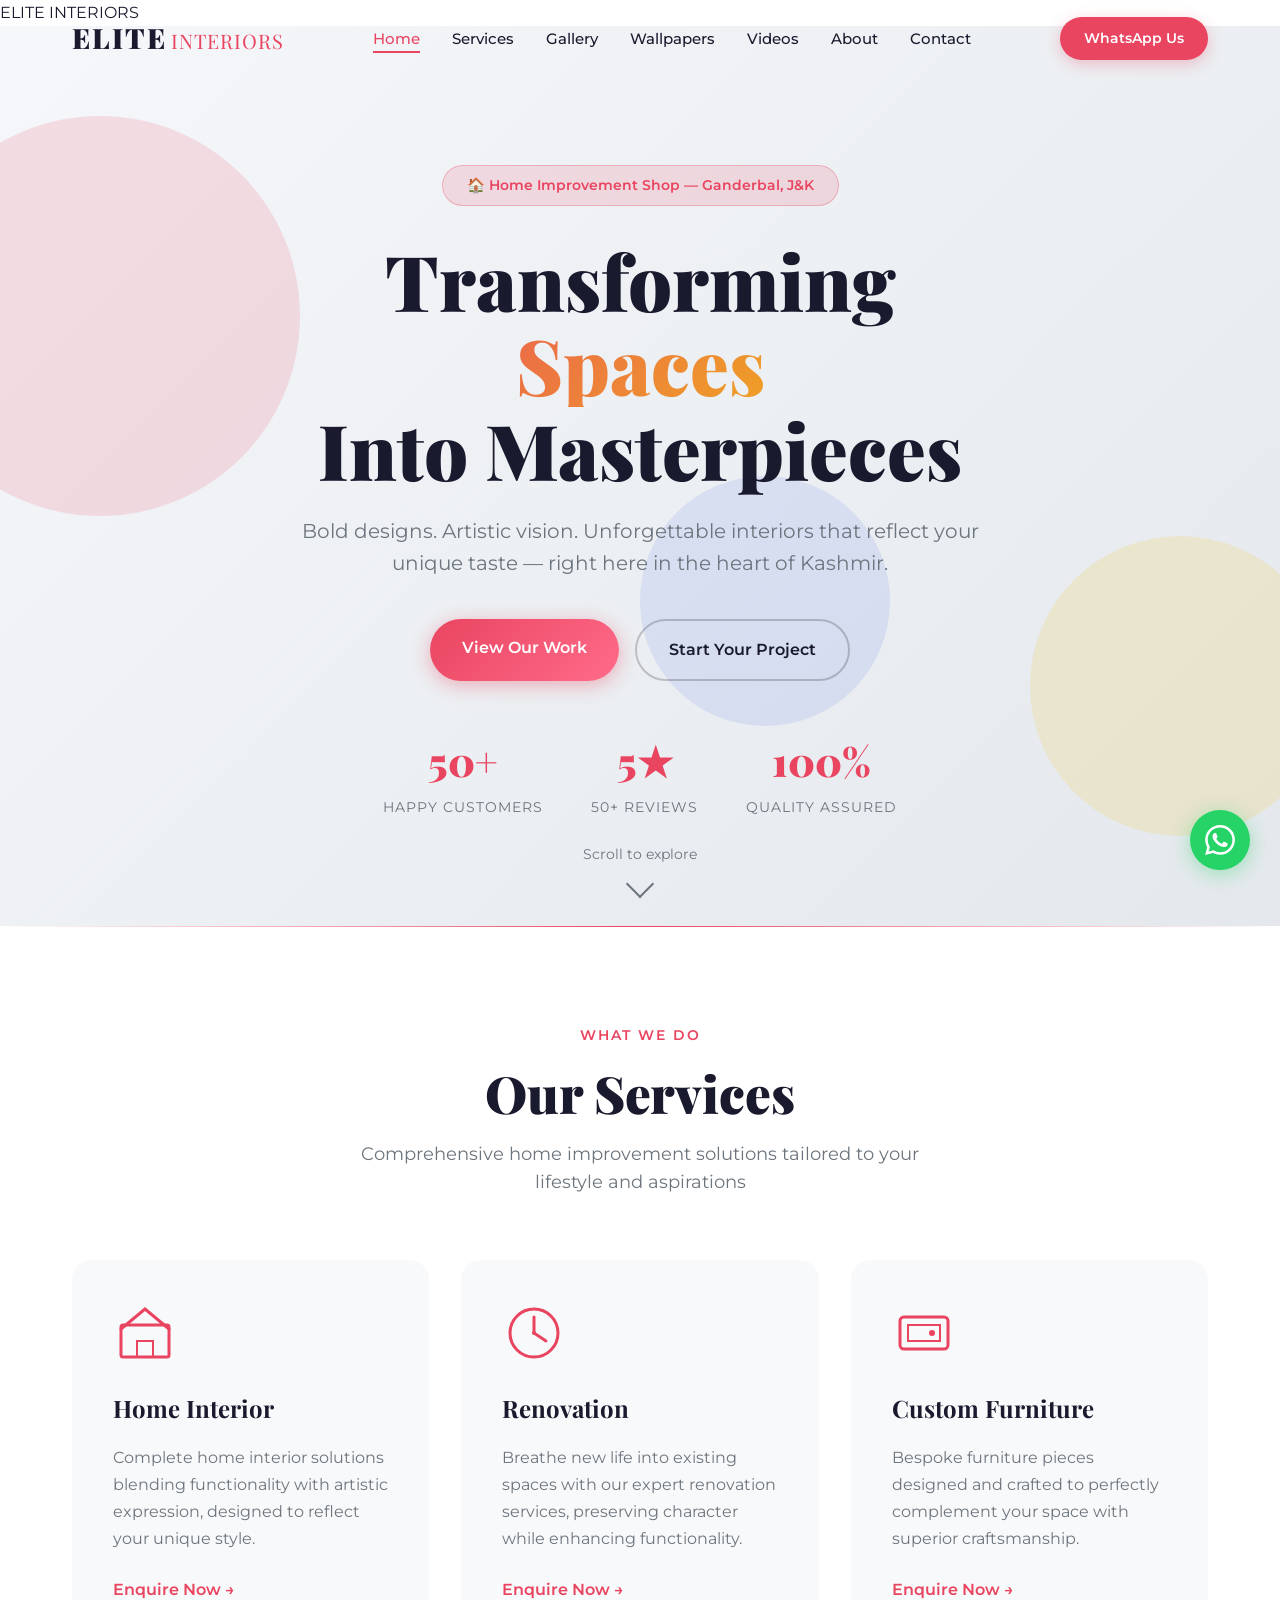
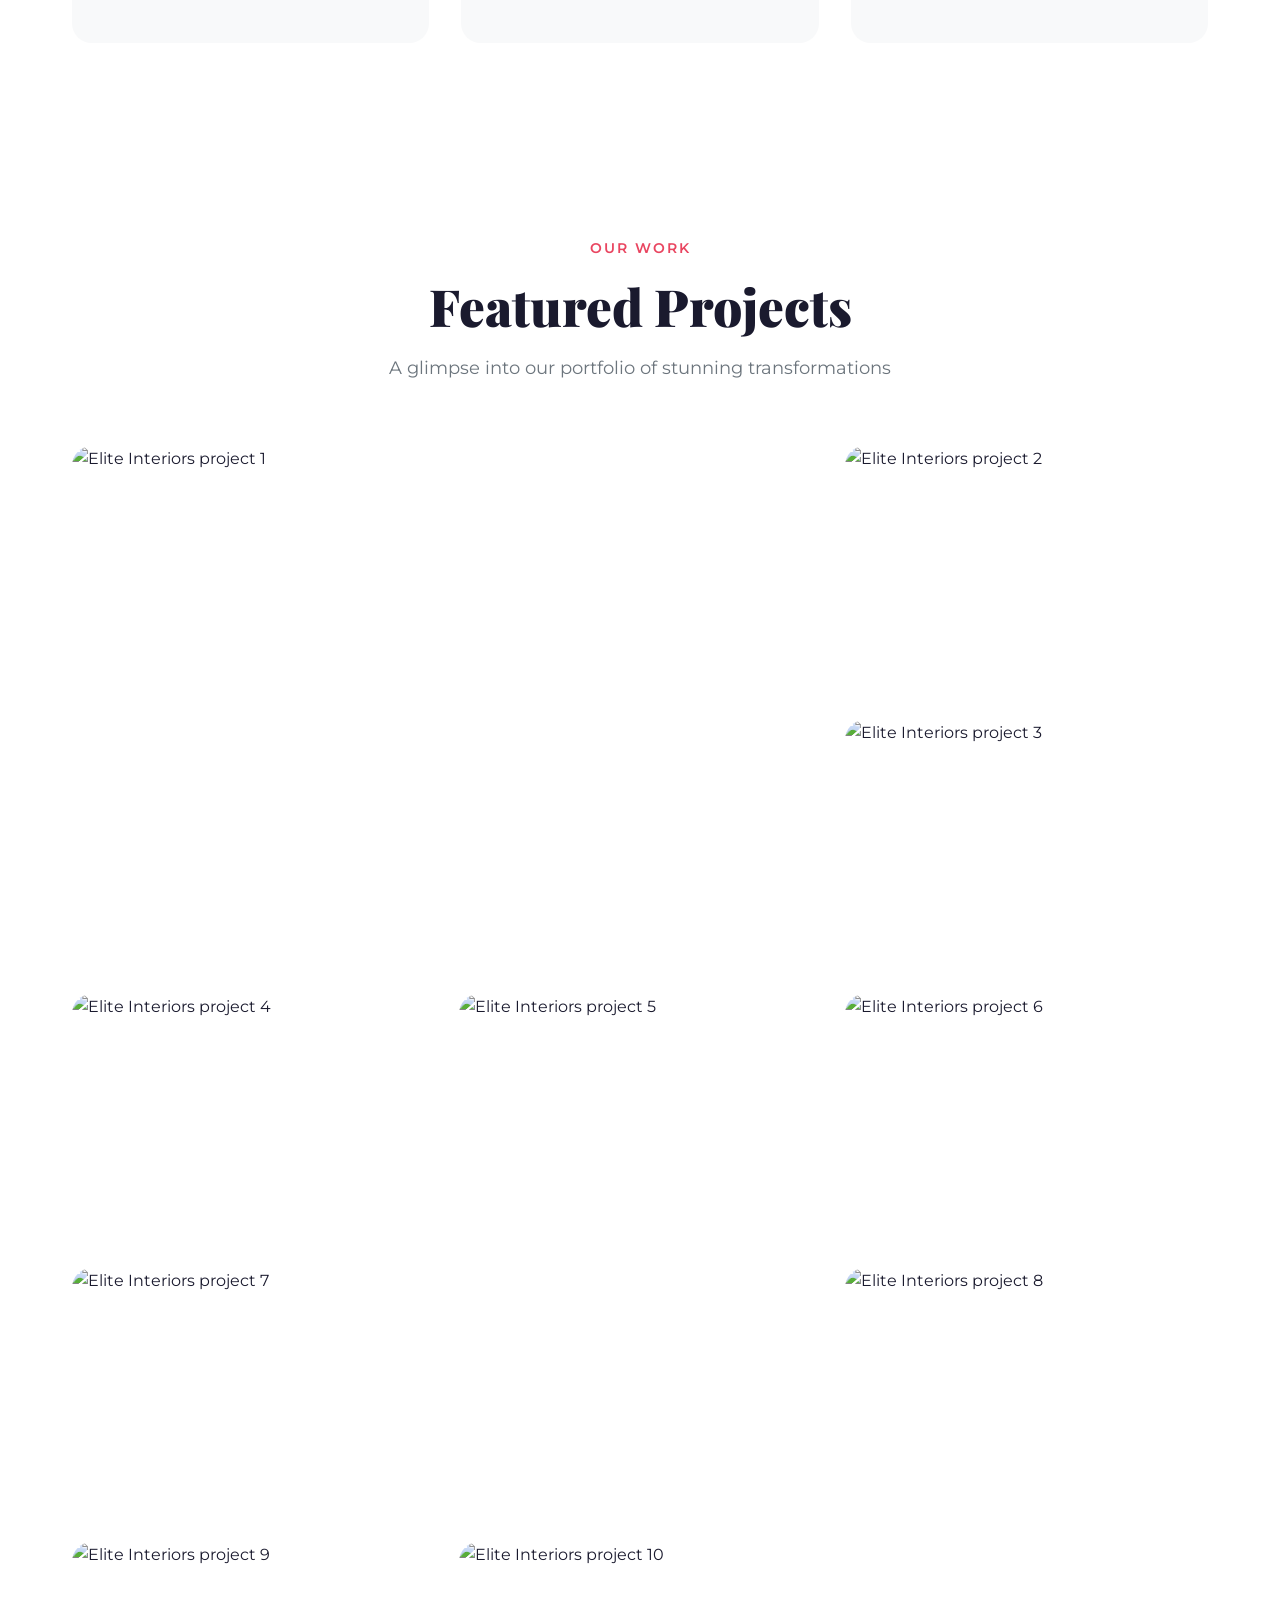
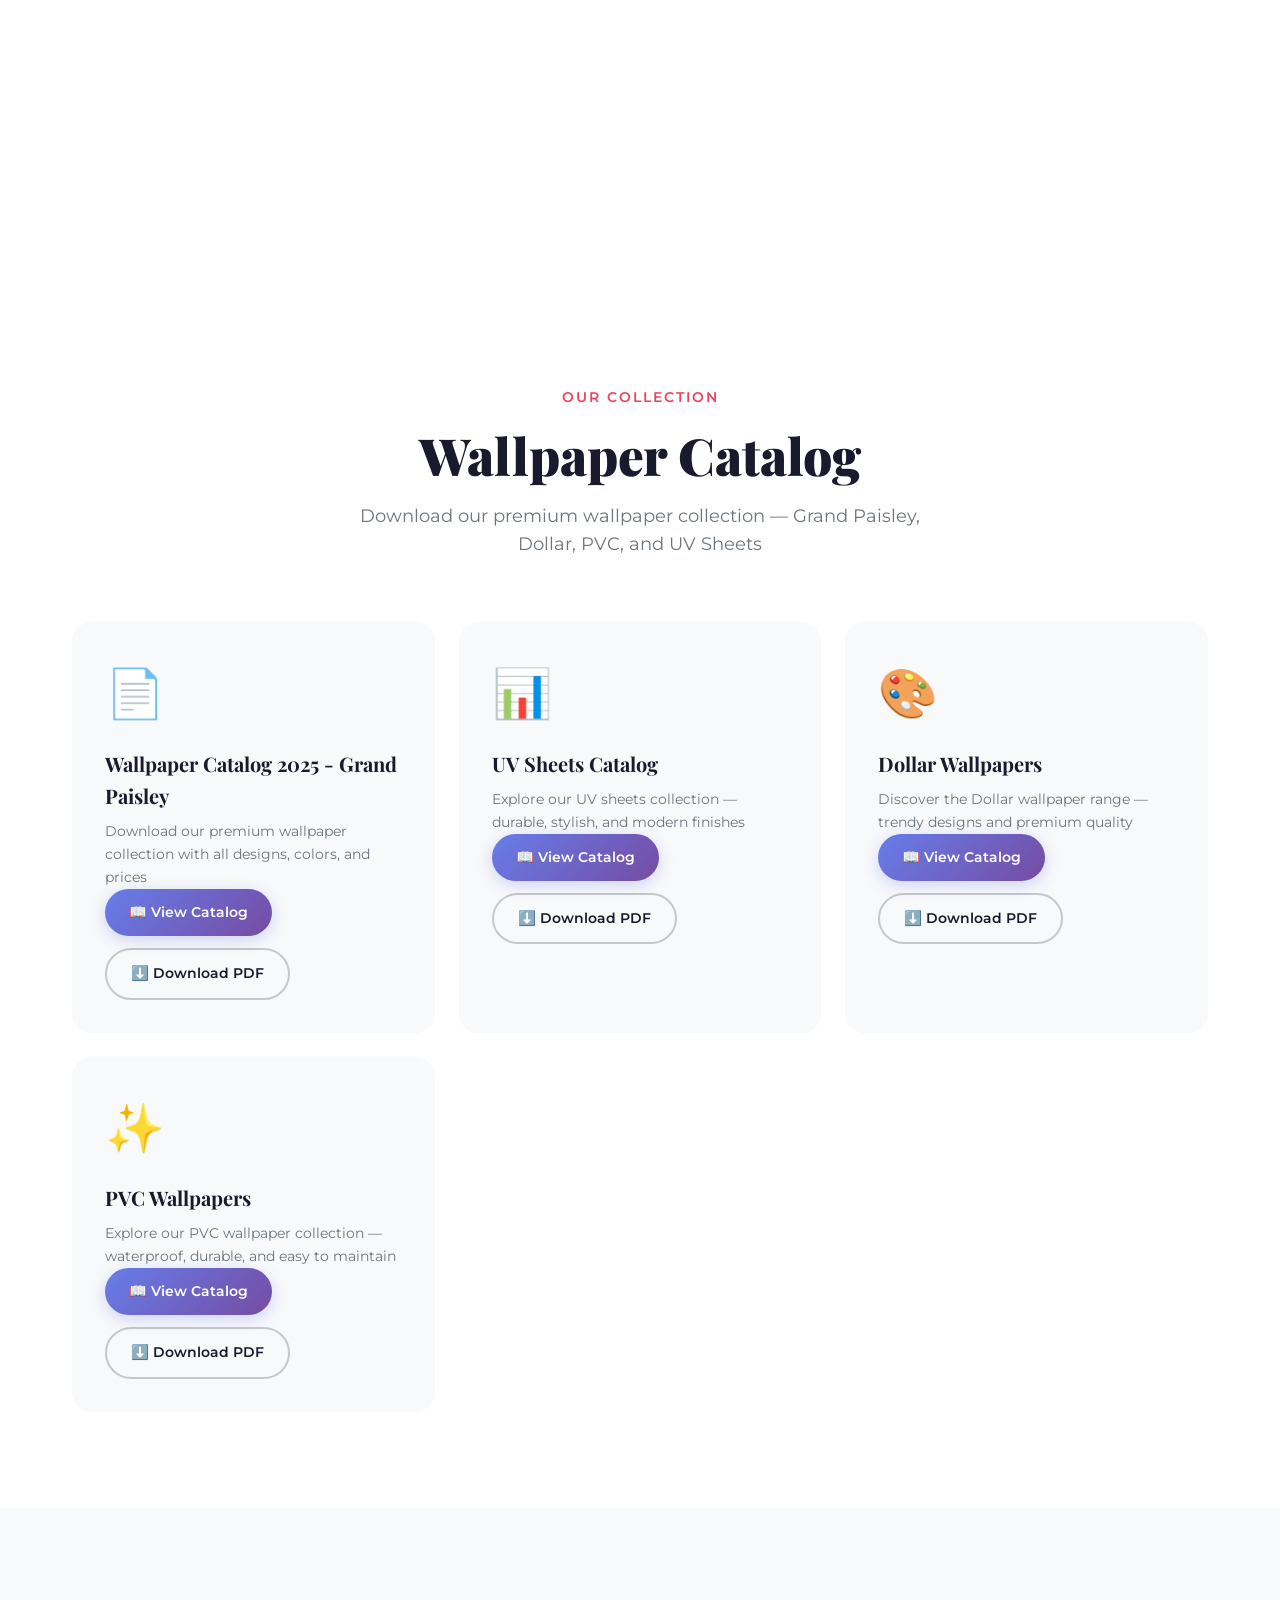
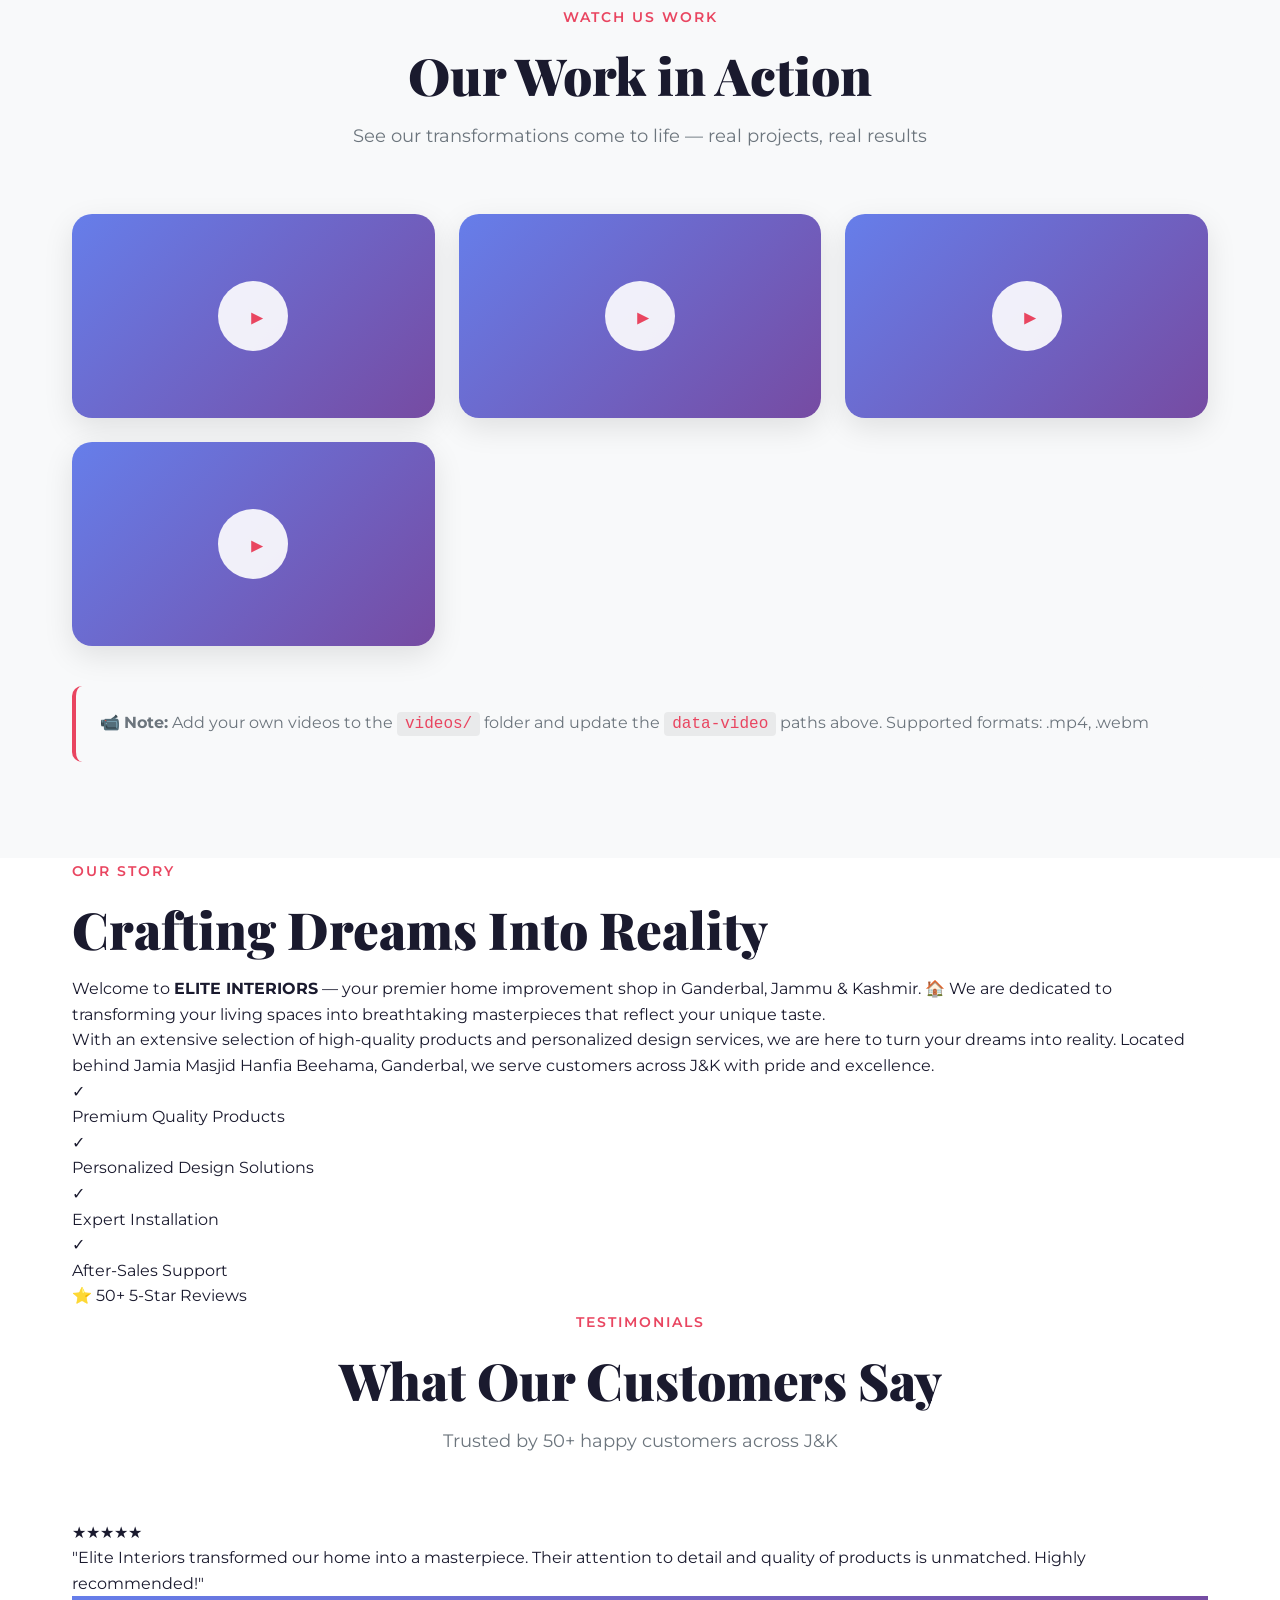
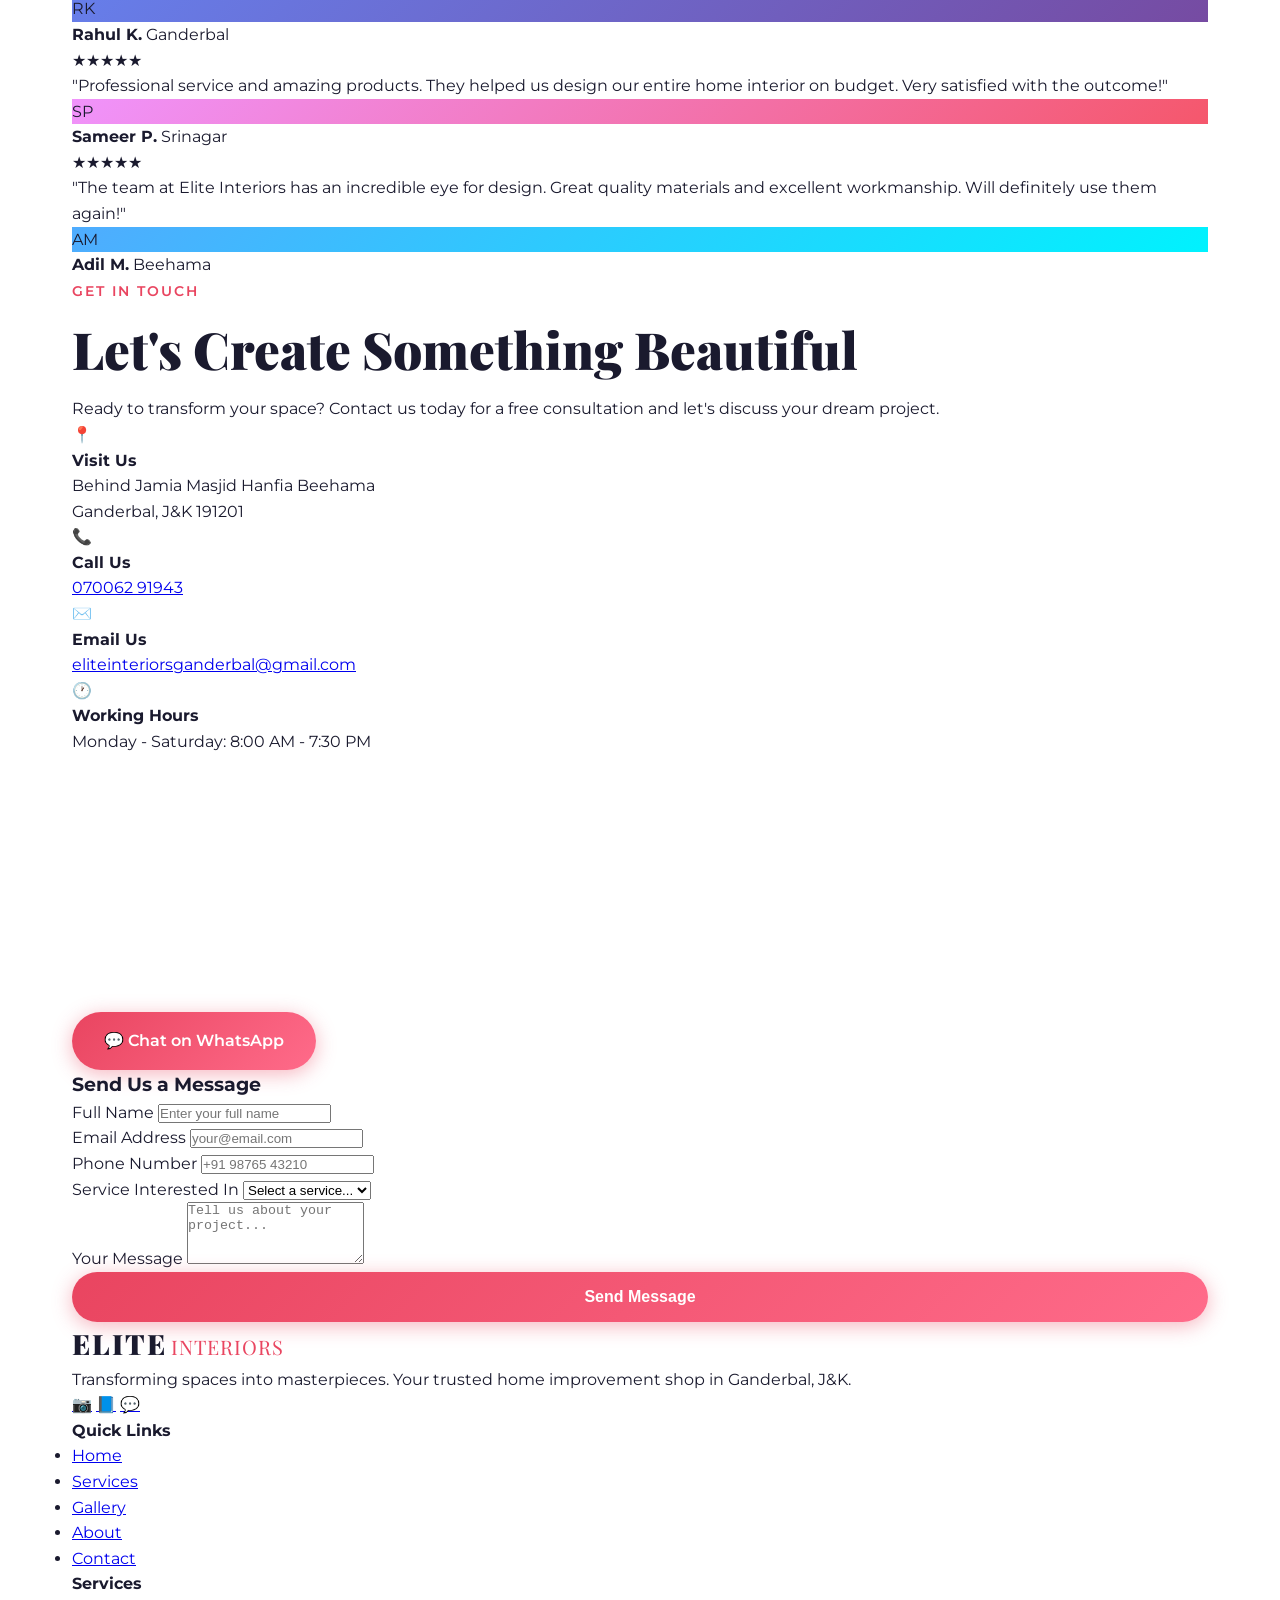
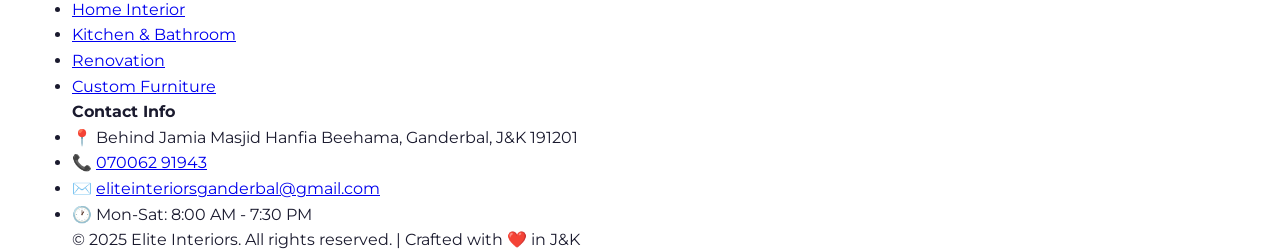
==== commit d3007e85: "Add real project images from grexa site gallery (10 images) to Our Work section" ====
--- a/index.html
+++ b/index.html
@@ -179,6 +179,58 @@
                 <h2 class="section-title">Featured Projects</h2>
                 <p class="section-subtitle">A glimpse into our portfolio of stunning transformations</p>
             </div>
+            <div class="portfolio-grid">
+                <div class="portfolio-item large">
+                    <div class="portfolio-image">
+                        <img src="https://lh3.googleusercontent.com/p1JlO3vbHeEwIrm0dxfSR0aI5K1cMOewD0wn_s1zVfDpaAg_H557NV5fQhScVlNblKBzRipqwCERXoMXPw" alt="Elite Interiors project 1" loading="lazy">
+                    </div>
+                </div>
+                <div class="portfolio-item">
+                    <div class="portfolio-image">
+                        <img src="https://lh3.googleusercontent.com/R5Fs1phllL2DVy0zXe3gcGvUpCLw_f1Kz-MTWYLQWnzw7FkP4xwtKDEDiLONkI2YMtEEapUNHDPuHeDXcw" alt="Elite Interiors project 2" loading="lazy">
+                    </div>
+                </div>
+                <div class="portfolio-item">
+                    <div class="portfolio-image">
+                        <img src="https://lh3.googleusercontent.com/qpMQ_NybLp0o1qT4MhycGPuJQpyeFJFo5qgEPwgjO8fKJgfSrgyogelP104fFP9YXe8yIK8sSRauqb3upg" alt="Elite Interiors project 3" loading="lazy">
+                    </div>
+                </div>
+                <div class="portfolio-item">
+                    <div class="portfolio-image">
+                        <img src="https://lh3.googleusercontent.com/ECcyYjUObE4hS8hiWSRUEoOZPOdDLj5T6RTlajY7aVM4HyJ_5x3IIerS10IW_8RQ8tvHsi3zJaHPxeHtCA" alt="Elite Interiors project 4" loading="lazy">
+                    </div>
+                </div>
+                <div class="portfolio-item tall">
+                    <div class="portfolio-image">
+                        <img src="https://lh3.googleusercontent.com/C8plt2SwuUJuTzAk8WTfxXKHCsF8h7s3BK3lkJ3OVvNZoUYwRAk8Ec5q-yPxpdmp0iFFDaFNSC65GT_6qw" alt="Elite Interiors project 5" loading="lazy">
+                    </div>
+                </div>
+                <div class="portfolio-item">
+                    <div class="portfolio-image">
+                        <img src="https://lh3.googleusercontent.com/Z1JQjyjbnHLYZ2-LVfOag8SC7n1LCR4OpJ5L8WpZpsLzSn2VHF6mH5fpAlZmlqqBvSQU_-JvinqWiJg3gg" alt="Elite Interiors project 6" loading="lazy">
+                    </div>
+                </div>
+                <div class="portfolio-item">
+                    <div class="portfolio-image">
+                        <img src="https://lh3.googleusercontent.com/JtUkvevxEpAwraFOgIMv__9KBx0s4zGuIM-UZy6geL1KzZ4yAb0RBqhtz7YDhejyXpeawcjmvnBTHu-aMw" alt="Elite Interiors project 7" loading="lazy">
+                    </div>
+                </div>
+                <div class="portfolio-item">
+                    <div class="portfolio-image">
+                        <img src="https://lh3.googleusercontent.com/OkKhjBVem4mqJFgVP82XdeNXaRiLOhqdr5QILCo93nA3Lj55nc0gNlW3pIZrjgKtJZGRjdKsz4UG4KO-zg" alt="Elite Interiors project 8" loading="lazy">
+                    </div>
+                </div>
+                <div class="portfolio-item">
+                    <div class="portfolio-image">
+                        <img src="https://lh3.googleusercontent.com/tFpBIyWUdM4Xyei9rC8sNpW9jjnu5GBL95Z8yMQ6w7j3ozYWGv38tZqwrJ2uVb4TgT8in8l-rRmPqzVOjQ" alt="Elite Interiors project 9" loading="lazy">
+                    </div>
+                </div>
+                <div class="portfolio-item">
+                    <div class="portfolio-image">
+                        <img src="https://lh3.googleusercontent.com/XiEaNmpTRatslewPsc0nksJLf_dFLb66co_XudREofekyxsRpVnZ2kVgU6yiUhVhdJQgZmUra1G_Gqvf" alt="Elite Interiors project 10" loading="lazy">
+                    </div>
+                </div>
+            </div>
         </div>
     </section>
 
--- a/style.css
+++ b/style.css
@@ -443,6 +443,54 @@
 }
 
 /* ========================================
+   GALLERY / PORTFOLIO SECTION
+   ======================================== */
+.portfolio {
+    padding: 6rem 0;
+    background: var(--bg-dark);
+}
+
+.portfolio-grid {
+    display: grid;
+    grid-template-columns: repeat(3, 1fr);
+    grid-auto-rows: 250px;
+    gap: 1.5rem;
+}
+
+.portfolio-item {
+    position: relative;
+    border-radius: 20px;
+    overflow: hidden;
+    cursor: pointer;
+}
+
+.portfolio-item.large {
+    grid-column: span 2;
+    grid-row: span 2;
+}
+
+.portfolio-item.tall {
+    grid-row: span 2;
+}
+
+.portfolio-image {
+    width: 100%;
+    height: 100%;
+}
+
+.portfolio-image img {
+    width: 100%;
+    height: 100%;
+    object-fit: cover;
+    display: block;
+    transition: transform 0.5s ease;
+}
+
+.portfolio-item:hover .portfolio-image img {
+    transform: scale(1.08);
+}
+
+/* ========================================
    SERVICES SECTION
    ======================================== */
 .services {
